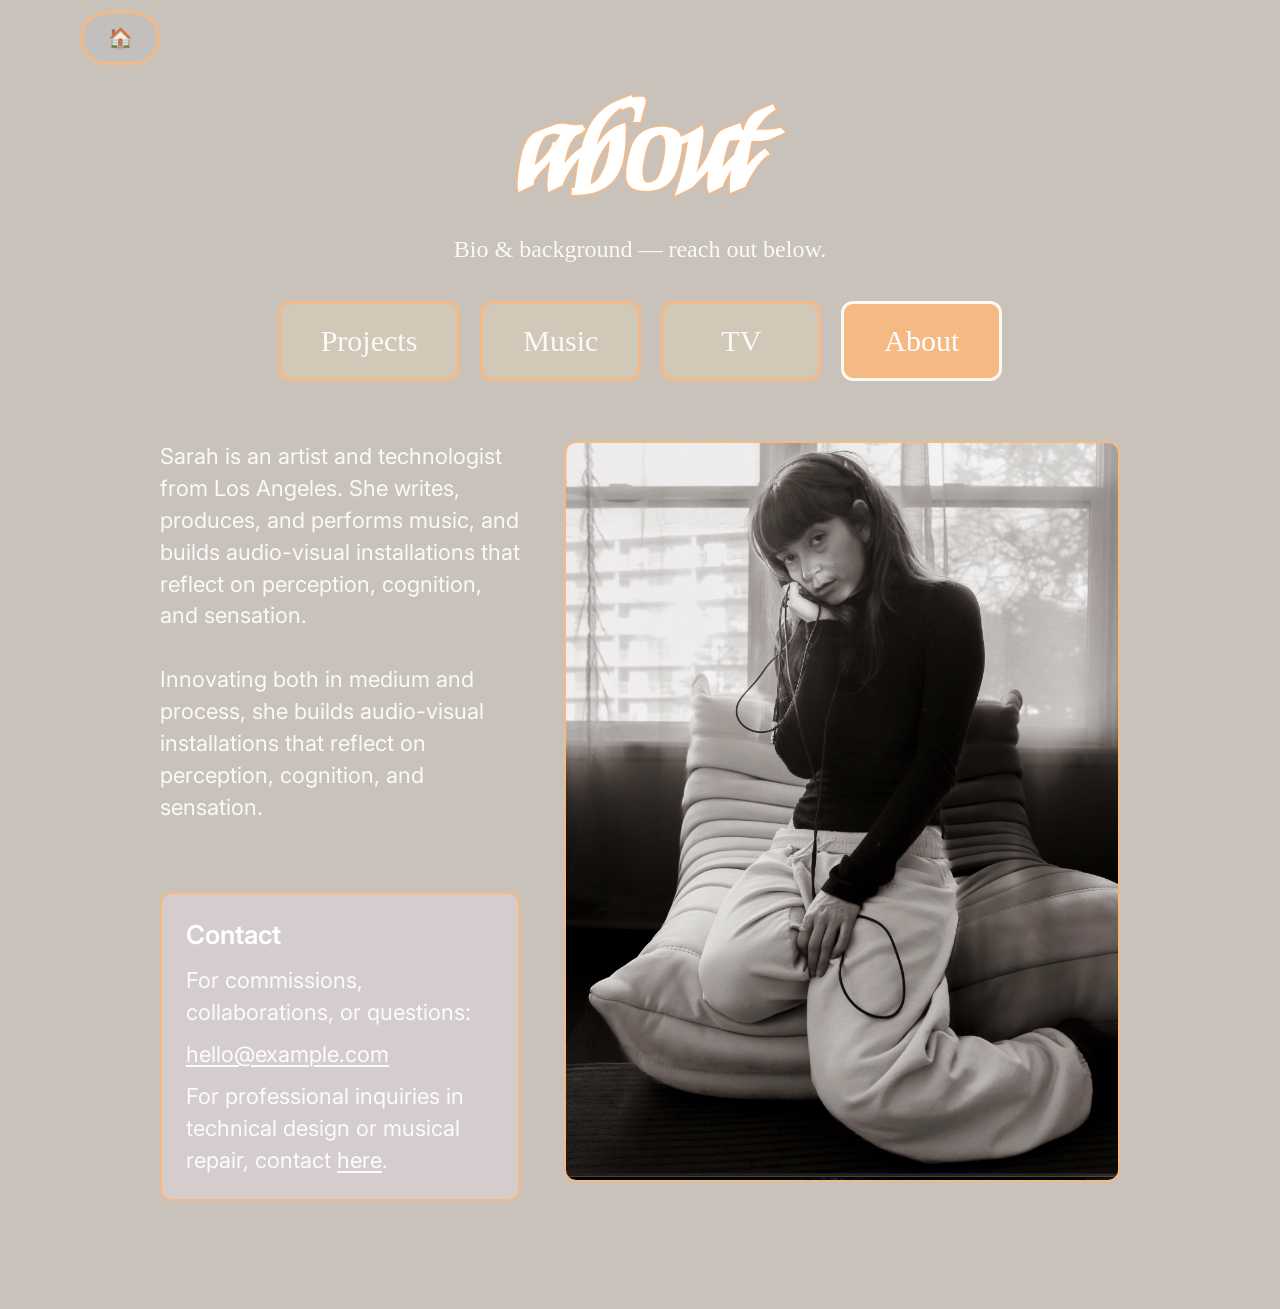
==== about/index.html @ 265024a7 "Styles: nav-matched cards, hero lead typography; about copy, Sarah.png assets Made-with: Cursor" ====
<!DOCTYPE html>
<html lang="en">
<head>
  <meta charset="UTF-8" />
  <meta name="viewport" content="width=device-width, initial-scale=1.0" />
  <title>STONEWORKS — About</title>

  <link rel="preconnect" href="https://fonts.googleapis.com">
  <link rel="preconnect" href="https://fonts.gstatic.com" crossorigin>
  <link href="https://fonts.googleapis.com/css2?family=Playfair+Display:wght@400;500;600;700&family=Inter:wght@400&family=Kings&display=swap" rel="stylesheet">

  <link rel="stylesheet" href="../styles.css" />
</head>

<body class="page-shell-sub page-enter">
  <div class="container">
    <div class="page-foreground">
      <div class="page-top">
        <div class="header-row">
          <a href="../index.html" class="home-button" aria-label="Back to home" title="Home">🏠</a>
        </div>

        <div class="title">about</div>

        <p class="hint">
          Bio &amp; background — reach out below.
        </p>

        <div class="top-nav">
          <a href="../projects.html" class="nav-link">Projects</a>
          <a href="../music.html" class="nav-link">Music</a>
          <a href="../tv.html" class="nav-link">TV</a>
          <a href="./" class="nav-link" aria-current="page">About</a>
        </div>
      </div>

      <div class="content-wrapper">
        <main class="sub-main">
          <div class="about-layout">
            <div class="about-copy">
              Sarah is an artist and technologist from Los Angeles. She writes, produces, and performs music, and builds audio-visual installations that reflect on perception, cognition, and sensation.<br>
              <br>Innovating both in medium and process, she builds audio-visual installations that reflect on perception, cognition, and sensation.<br><br>
              <section class="about-contact" aria-labelledby="contact-heading">
                <h2 id="contact-heading">Contact</h2>
                <p>For commissions, collaborations, or questions:</p>
                <p><a href="mailto:hello@example.com">hello@example.com</a></p>
                For professional inquiries in technical design or musical repair, contact
              <a href="#">here</a>.
              </section>
            </div>
            
            <div class="about-photo">
              <img src="../images/Sarah.png" alt="Sarah" />
            </div>
          </div>

          <!-- Update mailto to your real address -->

        </main>
      </div>
    </div>
  </div>

  <script src="../page-transitions.js"></script>
</body>
</html>
---- styles.css ----
/* Global reset */
* {
    margin: 0;
    padding: 0;
    box-sizing: border-box;
  }
  
  /* Layout base (matches index2/index3 background + centering) */
  body {
    font-family: 'Times New Roman', serif;
    /* ~75% of the way from #cac2c2 back toward original #cfcac0 */
    background-color: rgb(200, 194, 186);
    min-height: 100vh;
    display: flex;
    justify-content: center;
    align-items: center;
    padding: 20px;
    color: #fff;
  }

  /*
   * Subpages: keep the same flex alignment as home (flex-start on the cross axis
   * would pin the column to the top and shift the crystal). We offset .container
   * so its top matches a vertically centered “home” column (~620px tall) inside
   * the padded viewport — the absolute .bg-crystal then sits in the same place
   * on screen as on index.
   */
  body.page-shell-sub {
    align-items: flex-start;
    padding: 20px;
    padding-bottom: 48px;
  }

  body.page-shell-sub .container {
    margin-top: calc(max(0px, (100vh - 40px - 620px) / 2));
  }

  /*
   * Header + Kings title + nav (+ hint): only this block slides on exit.
   * Subpages rest at translateY(-21vh) (25% lower than -28vh) to match home → sub exit end.
   * Subpage → subpage exits slide -21vh → -42vh.
   */
  .page-top {
    width: 100%;
    display: flex;
    flex-direction: column;
    align-items: center;
    position: relative;
    z-index: 1;
  }

  body.page-shell-sub .page-top {
    transform: translateY(-21vh);
  }

  body.nav-exit:not(.page-shell-sub) .page-top {
    transition:
      transform 0.52s cubic-bezier(0.4, 0, 0.2, 1),
      opacity 0.48s ease;
    transform: translateY(-21vh);
    opacity: 0.12;
  }

  body.page-shell-sub.nav-exit .page-top {
    transition:
      transform 0.52s cubic-bezier(0.4, 0, 0.2, 1),
      opacity 0.48s ease;
    transform: translateY(-42vh);
    opacity: 0.12;
  }

  /* Incoming: start at same Y as resting subpage; only fade in */
  body.page-enter:not(.page-enter-visible) .page-top {
    opacity: 0;
    transform: translateY(-21vh);
  }

  body.page-enter.page-enter-visible .page-top {
    opacity: 1;
    transform: translateY(-21vh);
    transition: opacity 0.48s ease;
  }

  @media (prefers-reduced-motion: reduce) {
    body.nav-exit:not(.page-shell-sub) .page-top,
    body.page-shell-sub.nav-exit .page-top,
    body.page-enter:not(.page-enter-visible) .page-top,
    body.page-enter.page-enter-visible .page-top {
      transition: none !important;
      transform: none !important;
      opacity: 1 !important;
    }

    body.page-shell-sub .page-top {
      transform: none !important;
    }
  }

.container {
  background-color: transparent;
  width: 100%;
  max-width: 1200px;
  padding: 60px 40px;
  position: relative;
}

.page-foreground {
  position: relative;
  z-index: 1;
  width: 100%;
  display: flex;
  flex-direction: column;
  align-items: center;
}
  
  /* Smaller, dreamier “chime strike” motion */
  @keyframes chimeRing {
    0%   { transform: translateY(0) rotate(0deg) scale(1); }
    18%  { transform: translateY(-0.03em) rotate(-1.2deg) scale(1.01); }
    40%  { transform: translateY(0.015em) rotate(0.9deg) scale(1.006); }
    60%  { transform: translateY(-0.01em) rotate(-0.5deg) scale(1.003); }
    82%  { transform: translateY(0) rotate(0.25deg) scale(1.002); }
    100% { transform: translateY(0) rotate(0deg) scale(1); }
  }

  /* Soft bounce for nav buttons */
  @keyframes navBounce {
    0%   { transform: translateY(0) scale(1); }
    30%  { transform: translateY(-2px) scale(1.05); }
    60%  { transform: translateY(1px) scale(0.97); }
    100% { transform: translateY(0) scale(1); }
  }
  
  /* Audio toggle wiggle */
  @keyframes toggleWiggle {
    0%, 100% { transform: scale(2) rotate(0deg); }
    20% { transform: scale(2) rotate(-10deg); }
    40% { transform: scale(2) rotate(10deg); }
    60% { transform: scale(2) rotate(-6deg); }
    80% { transform: scale(2) rotate(6deg); }
  }
  
  #audio-toggle.wiggle {
    animation: toggleWiggle 700ms ease-in-out 2;
  }
  
  /* ----- Header (title + letters) using Kings font + stroke from index3 ----- */
  .title {
    text-align: center;
    color: white;
    font-family: 'Kings', sans-serif;
    font-size: 128px;
    font-weight: bold;
    text-transform: none;
    letter-spacing: 0;
    line-height: 1.1;
    display: inline-block;
    user-select: none;
  margin-bottom: 4px;
    -webkit-text-stroke: 3px #f5b984;
    paint-order: stroke fill;
  }
  
  .letter {
    display: inline-block;
    transform-origin: 50% 0%;
    cursor: pointer;
    will-change: transform, filter;
    transition: color 900ms ease, text-shadow 900ms ease;
    -webkit-text-stroke: 3px #f5b984;
    paint-order: stroke fill;
    font-family: inherit;
  }
  
  .letter:hover {
    transition: color 90ms ease-out, text-shadow 90ms ease-out;
    color: #d8cbb8;
    text-shadow:
      0 0 0.06em rgba(216,203,184,0.50),
      0 0 0.16em rgba(255,255,255,0.22);
    animation: chimeRing 1150ms cubic-bezier(.18,.85,.22,1) both;
  }
  
  .letter.is-demo {
    color: #d8cbb8;
    text-shadow:
      0 0 0.06em rgba(216,203,184,0.50),
      0 0 0.16em rgba(255,255,255,0.22);
    animation: chimeRing 1150ms cubic-bezier(.18,.85,.22,1) both;
  }
  
/* ----- Main content layout ----- */
.content-wrapper {
  display: flex;
  align-items: center;
  justify-content: center;
  width: 100%;
  margin-top: 0px;
}

/* Pull main content up under the visually lifted .page-top; +28px matches .top-nav bottom margin */
body.page-shell-sub .page-foreground > .content-wrapper {
  margin-top: calc(-21vh + 28px);
}

/* Top header row: home (subpages) + mute — symmetrical corners */
.header-row {
  display: flex;
  width: 100%;
  align-items: center;
  justify-content: flex-end;
  margin-bottom: 24px;
}

body.page-shell-sub .header-row {
  justify-content: flex-start;
}

/*
 * Crystal band: same visual scale as the home column.
 * Subpages have taller .container; without a cap the model scales to the full column height.
 */
.bg-crystal {
  position: absolute;
  left: 0;
  right: 0;
  top: 0;
  height: min(100%, 520px);
  overflow: hidden;
  z-index: 0;
  pointer-events: none;
  display: flex;
  justify-content: center;
  align-items: center;
  opacity: 0.55;
}

.bg-crystal model-viewer {
  width: 120%;
  height: 120%;
  filter: brightness(1.2) saturate(0.9);
}

.top-nav {
  display: flex;
  justify-content: center;
  gap: 20px;
  flex-wrap: wrap;
  margin: 12px 0 28px;
}
  
  /*
   * Second line under the Kings title: home hint + subpage intros — match index (Times New Roman).
   * Keep separate from body-copy paragraphs that use Inter below.
   */
  .hint,
  .sub-page-lead,
  .tv-lead {
    text-align: center;
    font-family: 'Times New Roman', Times, serif;
    font-size: 24px;
    line-height: 1.3;
    color: rgba(255, 255, 255, 0.9);
    margin: 0 auto 16px;
    max-width: 720px;
  }

  .sub-page-lead strong,
  .tv-lead strong {
    font-weight: 600;
  }

  /* Paragraph-level copy only (Inter Regular) — exclude hero hints / leads */
  p:not(.hint):not(.tv-embed-platform):not(.sub-page-lead):not(.tv-lead),
  .about-copy,
  .sub-main li {
    font-family: 'Inter', system-ui, -apple-system, BlinkMacSystemFont, 'Segoe UI', sans-serif;
    font-weight: 400;
  }
  
/* ----- Audio toggle + home (same pill treatment) ----- */
#audio-toggle,
.home-button {
  display: inline-flex;
  align-items: center;
  justify-content: center;
  min-width: 80px;
  padding: 12px 20px;
  font-size: 20px;
  border-radius: 999px;
  border: 3px solid #f5b984f5;
  background: rgba(190, 190, 190, 0.55);
  color: rgba(255, 255, 255, 0.9);
  cursor: pointer;
  user-select: none;
  text-decoration: none;
  box-sizing: border-box;
}

#audio-toggle:hover,
.home-button:hover {
  background: #f5b984f5;
  border: 3px solid rgba(255, 255, 255, 0.9);
  color: #fff;
}

#audio-toggle[aria-pressed="true"] {
  border-color: rgba(255, 255, 255, 0.9);
  color: #fff;
}

#audio-toggle:focus-visible,
.home-button:focus-visible {
  outline: 2px solid #0066ff;
  outline-offset: 2px;
}
  
  /* ----- Nav buttons styled like index3 .nav-btn ----- */
  .nav-link {
    display: inline-flex;
    align-items: center;
    justify-content: center;
    min-width: 160px;
    padding: 20px 40px;
    font-family: 'Times New Roman', serif;
    font-size: 30px;
    font-weight: 500;
    color: rgba(255, 255, 255, 0.9);
    background: rgba(216, 203, 184, 0.655);
    border: 3px solid #f5b984f5;
    border-radius: 12px;
    text-decoration: none;
    cursor: pointer;
    transition: background 0.2s, color 0.2s, border-color 0.2s;
    margin-top: 8px;
  }
    
  .nav-link:hover {
    background: #f5b984f5;
    border: 3px solid rgba(255,255,255,0.9);
    color: #fff;
    animation: navBounce 260ms ease-out;
  }

  .nav-link.nav-bounce {
    animation: navBounce 260ms ease-out;
  }
  
  .nav-link:focus-visible {
    outline: 2px solid #0066ff;
    outline-offset: 2px;
  }

  .nav-link[aria-current="page"] {
    background: #f5b984;
    border-color: rgba(255, 255, 255, 0.9);
    color: #fff;
  }

  /* ----- Subpages (Music, TV, About) ----- */
  .sub-main {
    position: relative;
    width: 100%;
    max-width: 960px;
    margin-top: 4px;
  }

  .sub-grid {
    display: grid;
    grid-template-columns: repeat(auto-fill, minmax(220px, 1fr));
    gap: 22px;
  }

  .sub-card {
    background: rgba(216, 203, 184, 0.35);
    border: 2px solid #f5b984;
    border-radius: 12px;
    padding: 22px 24px;
    min-height: 140px;
    color: rgba(255, 255, 255, 0.92);
    font-size: 22px;
    line-height: 1.45;
  }

  .sub-card h2 {
    font-family: inherit;
    font-size: 26px;
    font-weight: 600;
    margin-bottom: 10px;
    color: #fff;
  }

  .sub-lead {
    text-align: center;
    font-size: 23px;
    line-height: 1.35;
    color: rgba(255, 255, 255, 0.88);
    margin: 0 auto 20px;
    max-width: 520px;
  }

  /* ----- TV page ----- */
  .tv-page {
    text-align: left;
  }

  .sub-main .tv-lead {
    margin-bottom: 32px;
  }

  .tv-embed-grid {
    display: grid;
    grid-template-columns: repeat(auto-fill, minmax(min(100%, 300px), 1fr));
    gap: 28px 22px;
    align-items: start;
    margin-bottom: 40px;
    width: 100%;
  }

  .tv-embed-card {
    display: flex;
    flex-direction: column;
    align-items: stretch;
    margin: 0;
    height: 100%;
  }

  .tv-embed-platform {
    margin: 0 0 6px;
    font-size: 12px;
    letter-spacing: 0.06em;
    text-transform: uppercase;
    color: rgba(245, 185, 132, 0.95);
    text-align: center;
  }

  .tv-stats {
    width: 100%;
    padding: 22px 24px;
    margin-top: 8px;
    margin-bottom: 0;
    background: rgba(228, 218, 226, 0.5);
    border: 2px solid #f5b984;
    border-radius: 12px;
    color: rgba(255, 255, 255, 0.92);
    font-size: 20px;
    line-height: 1.5;
  }

  .tv-stats-heading {
    font-family: inherit;
    font-size: 26px;
    font-weight: 600;
    margin: 0 0 8px;
    color: #fff;
  }

  .tv-stats-intro {
    margin: 0 0 14px;
    font-size: 18px;
    color: rgba(255, 255, 255, 0.75);
  }

  .tv-stats-numbers {
    margin: 0 0 16px;
    padding-left: 1.2em;
  }

  .tv-stats-numbers li {
    margin-bottom: 8px;
  }

  .tv-stats-detail,
  .tv-stats-composite {
    margin: 0 0 14px;
  }

  .tv-stats-composite {
    margin-bottom: 20px;
  }

  .tv-pillars {
    padding-top: 8px;
    border-top: 1px solid rgba(245, 185, 132, 0.45);
  }

  .tv-pillars-title {
    font-family: inherit;
    font-size: 22px;
    font-weight: 600;
    margin: 0 0 10px;
    color: #fff;
  }

  .tv-pillars ul {
    margin: 0;
    padding-left: 1.2em;
  }

  .tv-pillars li {
    margin-bottom: 10px;
  }

  .tv-embed-title {
    font-family: inherit;
    font-size: 20px;
    font-weight: 600;
    margin: 0 0 12px;
    color: #fff;
    text-align: center;
    line-height: 1.25;
  }

  /* TikTok official player (autoplay=0) — not blockquote/embed.js */
  .tiktok-player-wrap {
    position: relative;
    width: 100%;
    aspect-ratio: 9 / 16;
    border-radius: 12px;
    overflow: hidden;
    border: 2px solid #f5b984;
    background: #000;
  }

  .tiktok-player-wrap iframe {
    position: absolute;
    inset: 0;
    width: 100%;
    height: 100%;
    border: 0;
  }

  .yt-short-wrap {
    position: relative;
    width: 100%;
    max-width: none;
    margin: 0;
    aspect-ratio: 9 / 16;
    border-radius: 12px;
    overflow: hidden;
    border: 2px solid #f5b984;
    background: #000;
  }

  .yt-short-wrap iframe {
    position: absolute;
    inset: 0;
    width: 100%;
    height: 100%;
    border: 0;
  }

  /* ----- About ----- */
  .about-layout {
    display: grid;
    grid-template-columns: minmax(220px, 360px) 1fr;
    gap: 44px;
    align-items: start;
    width: 100%;
  }

  .about-photo {
    width: 100%;
    aspect-ratio: 3 / 4;
    overflow: hidden;
    border-radius: 12px;
    border: 2px solid #f5b984;
    background: rgba(255, 255, 255, 0.08);
  }

  .about-photo img {
    width: 100%;
    height: 100%;
    object-fit: cover;
    object-position: center;
    display: block;
  }

  .about-copy {
    font-size: 22px;
    line-height: 1.45;
    color: rgba(255, 255, 255, 0.92);
    max-width: 520px;
  }

  .about-copy a {
    color: rgba(255, 255, 255, 0.92);
    text-decoration: underline;
    text-decoration-thickness: 2px;
    text-underline-offset: 3px;
  }

  .about-copy a:hover {
    color: #0066ff;
  }

  /* Secondary panel (softer mauve) — distinct from music/project cards (nav-style fill) */
  .about-contact {
    margin-top: 36px;
    width: 100%;
    max-width: 960px;
    padding: 22px 24px;
    background: rgba(228, 218, 226, 0.5);
    border: 2px solid #f5b984;
    border-radius: 12px;
    color: rgba(255, 255, 255, 0.92);
    font-size: 22px;
    line-height: 1.45;
  }

  .about-contact h2 {
    font-family: inherit;
    font-size: 26px;
    font-weight: 600;
    margin: 0 0 12px;
    color: #fff;
  }

  .about-contact p {
    margin: 0 0 10px;
  }

  .about-contact p:last-child {
    margin-bottom: 0;
  }

  .about-contact a {
    color: rgba(255, 255, 255, 0.95);
    text-decoration: underline;
    text-decoration-thickness: 2px;
    text-underline-offset: 3px;
    word-break: break-word;
  }

  .about-contact a:hover {
    color: #0066ff;
  }

  /* ----- Music page ----- */
  .music-page {
    text-align: left;
    width: 100%;
    max-width: 960px;
    margin: 0 auto;
  }

  .music-feed {
    display: flex;
    flex-direction: column;
    gap: 28px;
    width: 100%;
  }

  /* Shared card shell — match home .nav-link fill + border (not About .about-contact) */
  .music-feed-card {
    background: rgba(216, 203, 184, 0.655);
    border: 3px solid #f5b984f5;
    border-radius: 12px;
    box-sizing: border-box;
    display: grid;
    gap: 20px 22px;
    align-items: stretch;
    padding: 22px 24px;
    color: rgba(255, 255, 255, 0.95);
    font-size: 18px;
    line-height: 1.5;
  }

  /* Music only: play | text + waveform + time | artwork */
  .music-feed-card:not(.music-feed-card--no-player) {
    grid-template-columns: 88px minmax(0, 1fr) minmax(132px, 210px);
    grid-template-areas: "play center art";
  }

  /* Projects: text | artwork (full width to inner left edge; no play column) */
  .music-feed-card.music-feed-card--no-player {
    grid-template-columns: minmax(0, 1fr) minmax(132px, 210px);
    grid-template-areas: "center art";
  }

  .music-feed-card.music-feed-card--no-player .music-card-center {
    text-align: left;
    justify-self: stretch;
    width: 100%;
  }

  /* details/summary don’t always inherit text-align */
  .music-feed-card.music-feed-card--no-player .project-expand,
  .music-feed-card.music-feed-card--no-player .project-expand-summary,
  .music-feed-card.music-feed-card--no-player .project-expand-body {
    text-align: left;
  }

  .music-card-play-col {
    grid-area: play;
    display: flex;
    align-items: center;
    justify-content: center;
    align-self: stretch;
    min-width: 0;
  }

  .music-card-center {
    grid-area: center;
    min-width: 0;
    display: flex;
    flex-direction: column;
    gap: 10px;
    align-items: stretch;
  }

  .music-play-btn {
    flex: 0 0 auto;
    width: 80px;
    height: 80px;
    border-radius: 50%;
    border: 2px solid rgba(255, 255, 255, 0.35);
    background: rgba(175, 168, 160, 0.85);
    color: #fff;
    font-size: 28px;
    line-height: 1;
    cursor: pointer;
    display: inline-flex;
    align-items: center;
    justify-content: center;
    transition: background 0.15s, border-color 0.15s, transform 0.12s ease;
  }

  .music-play-btn:hover {
    background: rgba(245, 185, 132, 0.45);
    border-color: rgba(255, 255, 255, 0.75);
  }

  .music-play-btn:focus-visible {
    outline: 2px solid #0066ff;
    outline-offset: 3px;
  }

  .music-play-btn .music-pause-icon {
    display: none;
    font-size: 24px;
  }

  .music-play-btn.is-playing .music-play-icon {
    display: none;
  }

  .music-play-btn.is-playing .music-pause-icon {
    display: inline;
  }

  .music-waveform-wrap {
    width: 100%;
    min-width: 0;
    height: 56px;
    margin-top: 6px;
    border-radius: 8px;
    background: rgba(0, 0, 0, 0.14);
    border: 1px solid rgba(245, 185, 132, 0.4);
    overflow: hidden;
    cursor: pointer;
  }

  .music-waveform {
    display: block;
    width: 100%;
    height: 56px;
  }

  .music-time-row {
    font-family: 'Inter', system-ui, sans-serif;
    font-size: 12px;
    font-weight: 400;
    letter-spacing: 0.06em;
    color: rgba(255, 255, 255, 0.82);
    margin-top: 4px;
    padding-left: 1px;
  }

  .music-time-sep {
    margin: 0 0.2em;
    opacity: 0.6;
  }

  .music-card-date {
    font-family: 'Inter', system-ui, sans-serif;
    font-size: 11px;
    font-weight: 400;
    letter-spacing: 0.22em;
    text-transform: uppercase;
    color: rgba(255, 255, 255, 0.92);
    margin: 0;
  }

  .music-card-title {
    font-family: 'Inter', system-ui, sans-serif;
    font-size: 1.22rem;
    font-weight: 600;
    line-height: 1.22;
    margin: 0;
    color: #fff;
  }

  .music-feed-description p {
    margin: 0 0 12px;
  }

  .music-feed-description p:last-child {
    margin-bottom: 0;
  }

  .music-feed-description--after-audio {
    margin-top: 8px;
  }

  .music-feed-description a {
    color: rgba(255, 255, 255, 0.95);
    text-decoration: underline;
    text-decoration-thickness: 2px;
    text-underline-offset: 3px;
  }

  .music-feed-description a:hover {
    color: #0066ff;
  }

  .music-inline-code {
    font-family: ui-monospace, SFMono-Regular, Menlo, Monaco, Consolas, monospace;
    font-size: 0.92em;
    padding: 0.1em 0.35em;
    border-radius: 4px;
    background: rgba(0, 0, 0, 0.25);
  }

  .music-card-art {
    grid-area: art;
    flex: 0 0 auto;
    width: 100%;
    max-width: 210px;
    justify-self: end;
    align-self: start;
  }

  .music-card-art img {
    display: block;
    width: 100%;
    height: auto;
    aspect-ratio: 1;
    object-fit: cover;
    border-radius: 12px;
    border: 3px solid #f5b984f5;
    background: rgba(0, 0, 0, 0.12);
  }

  .music-yt-wrap {
    position: relative;
    width: 100%;
    max-width: 100%;
    margin: 14px 0 16px;
    aspect-ratio: 16 / 9;
    border-radius: 10px;
    overflow: hidden;
    border: 2px solid rgba(245, 185, 132, 0.65);
    background: #000;
  }

  .music-yt-wrap iframe {
    position: absolute;
    inset: 0;
    width: 100%;
    height: 100%;
    border: 0;
  }

  .music-stream-links {
    margin: 0;
    font-size: 18px;
  }

  .music-stream-sep {
    margin: 0 0.35em;
    color: rgba(255, 255, 255, 0.45);
  }

  /* ----- Projects page: use .music-page + .music-feed (same spacing as Music) ----- */

  .project-thumb {
    display: block;
    width: 100%;
    aspect-ratio: 1;
    border-radius: 12px;
    border: 3px solid #f5b984f5;
    background: rgba(0, 0, 0, 0.12);
  }

  .project-thumb--one {
    background:
      linear-gradient(145deg, rgba(90, 72, 82, 0.35) 0%, transparent 55%),
      linear-gradient(225deg, rgba(0, 102, 255, 0.12) 0%, transparent 50%),
      #a89b8f;
  }

  .project-thumb--two {
    background:
      linear-gradient(160deg, rgba(245, 185, 132, 0.45) 0%, transparent 50%),
      linear-gradient(320deg, rgba(0, 0, 0, 0.2) 0%, transparent 55%),
      #8a7f76;
  }

  .project-expand {
    margin-top: 6px;
    border-top: 1px solid rgba(245, 185, 132, 0.35);
    padding-top: 12px;
  }

  .project-expand-summary {
    font-family: 'Inter', system-ui, sans-serif;
    font-size: 15px;
    font-weight: 600;
    color: #f5b984;
    cursor: pointer;
    list-style: none;
    padding: 4px 0;
  }

  .project-expand-summary::-webkit-details-marker {
    display: none;
  }

  .project-expand[open] .project-expand-summary {
    color: rgba(255, 255, 255, 0.85);
  }

  .project-expand-body {
    margin-top: 12px;
    padding-top: 4px;
    font-size: 17px;
    line-height: 1.55;
    color: rgba(255, 255, 255, 0.9);
  }

  .project-expand-body p {
    margin: 0 0 12px;
  }

  .project-expand-body p:last-child {
    margin-bottom: 0;
  }
  
  /* ----- Responsive tweaks ----- */
  @media (max-width: 968px) {
    .content-wrapper {
      flex-direction: column;
      gap: 24px;
    }
  
    .title {
      font-size: 72px;
      -webkit-text-stroke-width: 2px;
    }
  
    .nav-link {
      font-size: 22px;
      min-width: 130px;
    }
  
    .about-layout {
      grid-template-columns: 1fr;
      gap: 28px;
    }

    .about-photo {
      width: 100%;
      aspect-ratio: 1 / 1;
      object-fit: cover;
      margin: 0 auto;
    }

    .music-feed-card:not(.music-feed-card--no-player) {
      grid-template-columns: 1fr;
      grid-template-areas:
        "play"
        "center"
        "art";
      gap: 18px;
    }

    .music-card-play-col {
      justify-content: center;
    }

    .music-feed-card:not(.music-feed-card--no-player) .music-card-art {
      max-width: 280px;
      justify-self: center;
    }

    .music-waveform-wrap {
      min-width: 0;
    }

    .music-yt-wrap {
      max-width: none;
    }

    .music-feed-card.music-feed-card--no-player {
      grid-template-columns: 1fr;
      grid-template-areas:
        "center"
        "art";
      gap: 18px;
    }

    .music-feed-card.music-feed-card--no-player .music-card-art {
      max-width: 280px;
      justify-self: center;
    }
  }
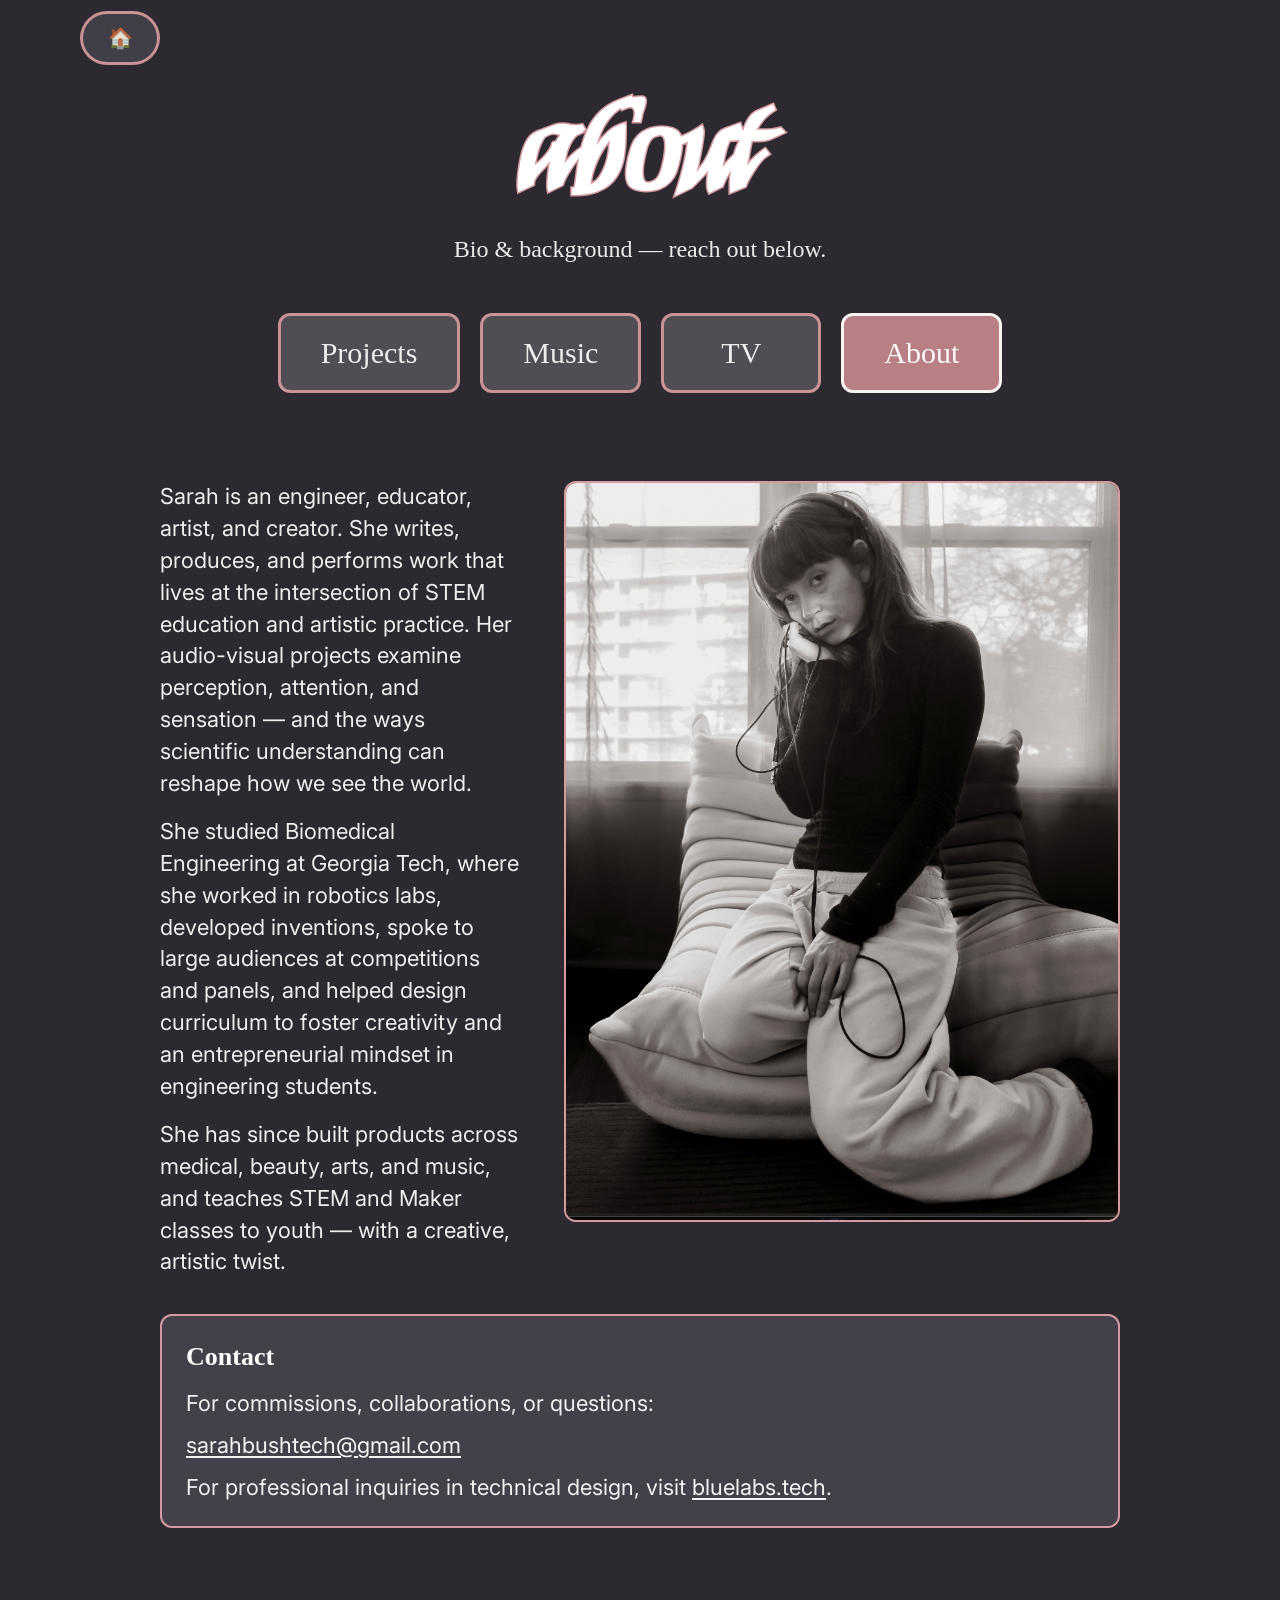
==== commit 15796c7e: "Merge ds-store: mobile nav and About updates" ====
--- a/about/index.html
+++ b/about/index.html
@@ -26,36 +26,54 @@
           Bio &amp; background — reach out below.
         </p>
 
-        <div class="top-nav">
-          <a href="../projects.html" class="nav-link">Projects</a>
-          <a href="../music.html" class="nav-link">Music</a>
-          <a href="../tv.html" class="nav-link">TV</a>
-          <a href="./" class="nav-link" aria-current="page">About</a>
-        </div>
+        <nav class="site-nav" aria-label="Site">
+          <div class="top-nav">
+            <a href="../projects.html" class="nav-link">Projects</a>
+            <a href="../music.html" class="nav-link">Music</a>
+            <a href="../tv.html" class="nav-link">TV</a>
+            <a href="./" class="nav-link" aria-current="page">About</a>
+          </div>
+          <label class="nav-mobile-label">
+            <span class="visually-hidden">Site menu</span>
+            <select class="nav-select" aria-label="Site menu">
+              <option value="../projects.html">Projects</option>
+              <option value="../music.html">Music</option>
+              <option value="../tv.html">TV</option>
+              <option value="./" selected>About</option>
+            </select>
+          </label>
+        </nav>
       </div>
 
       <div class="content-wrapper">
         <main class="sub-main">
           <div class="about-layout">
             <div class="about-copy">
-              Sarah is an artist and technologist from Los Angeles. She writes, produces, and performs music, and builds audio-visual installations that reflect on perception, cognition, and sensation.<br>
-              <br>Innovating both in medium and process, she builds audio-visual installations that reflect on perception, cognition, and sensation.<br><br>
-              <section class="about-contact" aria-labelledby="contact-heading">
-                <h2 id="contact-heading">Contact</h2>
-                <p>For commissions, collaborations, or questions:</p>
-                <p><a href="mailto:hello@example.com">hello@example.com</a></p>
-                For professional inquiries in technical design or musical repair, contact
-              <a href="#">here</a>.
-              </section>
+              <p>
+                Sarah is an engineer, educator, artist, and creator. She writes, produces, and performs work that lives at the intersection of STEM education and artistic practice. Her audio-visual projects examine perception, attention, and sensation — and the ways scientific understanding can reshape how we see the world.
+              </p>
+              <p>
+                She studied Biomedical Engineering at Georgia Tech, where she worked in robotics labs, developed inventions, spoke to large audiences at competitions and panels, and helped design curriculum to foster creativity and an entrepreneurial mindset in engineering students.
+              </p>
+              <p>
+                She has since built products across medical, beauty, arts, and music, and teaches STEM and Maker classes to youth — with a creative, artistic twist.
+              </p>
             </div>
-            
+
             <div class="about-photo">
               <img src="../images/Sarah.png" alt="Sarah" />
             </div>
           </div>
 
-          <!-- Update mailto to your real address -->
-
+          <section class="about-contact" aria-labelledby="contact-heading">
+            <h2 id="contact-heading">Contact</h2>
+            <p>For commissions, collaborations, or questions:</p>
+            <p><a href="mailto:sarahbushtech@gmail.com">sarahbushtech@gmail.com</a></p>
+            <p>
+              For professional inquiries in technical design, visit
+              <a href="https://www.bluelabs.tech" target="_blank" rel="noopener noreferrer">bluelabs.tech</a>.
+            </p>
+          </section>
         </main>
       </div>
     </div>
--- a/styles.css
+++ b/styles.css
@@ -4,18 +4,49 @@
     padding: 0;
     box-sizing: border-box;
   }
+
+  /*
+   * Dusk palette — concrete street gray (hint of purple) + dusty sunset pink accents.
+   */
+  :root {
+    --color-bg: #2c2a30;
+    --color-bg-deep: #232126;
+
+    --color-accent: #d49a9e;
+    --color-accent-deep: #b87f84;
+    --color-accent-border: rgba(212, 154, 158, 0.92);
+    --color-accent-soft: rgba(212, 154, 158, 0.45);
+    --color-accent-faint: rgba(212, 154, 158, 0.35);
+    --color-accent-line: rgba(212, 154, 158, 0.25);
+    --color-accent-muted: rgba(212, 154, 158, 0.65);
+
+    --color-surface: rgba(88, 86, 94, 0.82);
+    --color-surface-soft: rgba(72, 70, 78, 0.55);
+    --color-surface-panel: rgba(76, 74, 82, 0.72);
+    --color-surface-panel-alt: rgba(80, 76, 86, 0.65);
+
+    --color-pill: rgba(68, 66, 74, 0.88);
+    --color-play-btn: rgba(58, 56, 64, 0.92);
+
+    --color-text: rgba(255, 255, 255, 0.96);
+    --color-text-soft: rgba(255, 255, 255, 0.9);
+    --color-text-muted: rgba(255, 255, 255, 0.76);
+    --color-text-faint: rgba(255, 255, 255, 0.62);
+
+    --color-title-hover: rgba(220, 198, 200, 0.95);
+    --color-title-glow: rgba(220, 198, 200, 0.5);
+  }
   
   /* Layout base (matches index2/index3 background + centering) */
   body {
     font-family: 'Times New Roman', serif;
-    /* ~75% of the way from #cac2c2 back toward original #cfcac0 */
-    background-color: rgb(200, 194, 186);
+    background-color: var(--color-bg);
     min-height: 100vh;
     display: flex;
     justify-content: center;
     align-items: center;
     padding: 20px;
-    color: #fff;
+    color: var(--color-text);
   }
 
   /*
@@ -157,7 +188,7 @@
     display: inline-block;
     user-select: none;
   margin-bottom: 4px;
-    -webkit-text-stroke: 3px #f5b984;
+    -webkit-text-stroke: 3px var(--color-accent);
     paint-order: stroke fill;
   }
   
@@ -167,25 +198,25 @@
     cursor: pointer;
     will-change: transform, filter;
     transition: color 900ms ease, text-shadow 900ms ease;
-    -webkit-text-stroke: 3px #f5b984;
+    -webkit-text-stroke: 3px var(--color-accent);
     paint-order: stroke fill;
     font-family: inherit;
   }
   
   .letter:hover {
     transition: color 90ms ease-out, text-shadow 90ms ease-out;
-    color: #d8cbb8;
+    color: var(--color-title-hover);
     text-shadow:
-      0 0 0.06em rgba(216,203,184,0.50),
-      0 0 0.16em rgba(255,255,255,0.22);
+      0 0 0.06em var(--color-title-glow),
+      0 0 0.16em rgba(255, 255, 255, 0.28);
     animation: chimeRing 1150ms cubic-bezier(.18,.85,.22,1) both;
   }
   
   .letter.is-demo {
-    color: #d8cbb8;
+    color: var(--color-title-hover);
     text-shadow:
-      0 0 0.06em rgba(216,203,184,0.50),
-      0 0 0.16em rgba(255,255,255,0.22);
+      0 0 0.06em var(--color-title-glow),
+      0 0 0.16em rgba(255, 255, 255, 0.28);
     animation: chimeRing 1150ms cubic-bezier(.18,.85,.22,1) both;
   }
   
@@ -241,13 +272,70 @@
   filter: brightness(1.2) saturate(0.9);
 }
 
-.top-nav {
-  display: flex;
-  justify-content: center;
-  gap: 20px;
-  flex-wrap: wrap;
-  margin: 12px 0 28px;
-}
+  .top-nav {
+    display: flex;
+    justify-content: center;
+    gap: 20px;
+    flex-wrap: wrap;
+    margin: 12px 0 28px;
+  }
+
+  .site-nav {
+    width: 100%;
+    display: flex;
+    justify-content: center;
+    margin: 12px 0 28px;
+  }
+
+  .site-nav--home {
+    display: none;
+    margin: 0;
+  }
+
+  .nav-mobile-label {
+    display: none;
+    width: 100%;
+    max-width: 320px;
+  }
+
+  .nav-select {
+    width: 100%;
+    padding: 14px 44px 14px 18px;
+    font-family: 'Inter', system-ui, sans-serif;
+    font-size: 18px;
+    font-weight: 500;
+    color: var(--color-text);
+    background-color: var(--color-surface);
+    border: 2px solid var(--color-accent-border);
+    border-radius: 10px;
+    cursor: pointer;
+    appearance: none;
+    background-image:
+      linear-gradient(45deg, transparent 50%, var(--color-accent) 50%),
+      linear-gradient(135deg, var(--color-accent) 50%, transparent 50%);
+    background-position:
+      calc(100% - 22px) calc(50% + 2px),
+      calc(100% - 16px) calc(50% + 2px);
+    background-size: 6px 6px, 6px 6px;
+    background-repeat: no-repeat;
+  }
+
+  .nav-select:focus-visible {
+    outline: 2px solid #0066ff;
+    outline-offset: 2px;
+  }
+
+  .visually-hidden {
+    position: absolute;
+    width: 1px;
+    height: 1px;
+    padding: 0;
+    margin: -1px;
+    overflow: hidden;
+    clip: rect(0, 0, 0, 0);
+    white-space: nowrap;
+    border: 0;
+  }
   
   /*
    * Second line under the Kings title: home hint + subpage intros — match index (Times New Roman).
@@ -288,8 +376,8 @@
   padding: 12px 20px;
   font-size: 20px;
   border-radius: 999px;
-  border: 3px solid #f5b984f5;
-  background: rgba(190, 190, 190, 0.55);
+  border: 3px solid var(--color-accent-border);
+  background: var(--color-pill);
   color: rgba(255, 255, 255, 0.9);
   cursor: pointer;
   user-select: none;
@@ -299,9 +387,9 @@
 
 #audio-toggle:hover,
 .home-button:hover {
-  background: #f5b984f5;
+  background: var(--color-accent);
   border: 3px solid rgba(255, 255, 255, 0.9);
-  color: #fff;
+  color: var(--color-text);
 }
 
 #audio-toggle[aria-pressed="true"] {
@@ -326,8 +414,8 @@
     font-size: 30px;
     font-weight: 500;
     color: rgba(255, 255, 255, 0.9);
-    background: rgba(216, 203, 184, 0.655);
-    border: 3px solid #f5b984f5;
+    background: var(--color-surface);
+    border: 3px solid var(--color-accent-border);
     border-radius: 12px;
     text-decoration: none;
     cursor: pointer;
@@ -336,9 +424,9 @@
   }
     
   .nav-link:hover {
-    background: #f5b984f5;
+    background: var(--color-accent);
     border: 3px solid rgba(255,255,255,0.9);
-    color: #fff;
+    color: var(--color-text);
     animation: navBounce 260ms ease-out;
   }
 
@@ -352,9 +440,9 @@
   }
 
   .nav-link[aria-current="page"] {
-    background: #f5b984;
+    background: var(--color-accent-deep);
     border-color: rgba(255, 255, 255, 0.9);
-    color: #fff;
+    color: var(--color-text);
   }
 
   /* ----- Subpages (Music, TV, About) ----- */
@@ -372,8 +460,8 @@
   }
 
   .sub-card {
-    background: rgba(216, 203, 184, 0.35);
-    border: 2px solid #f5b984;
+    background: var(--color-surface-soft);
+    border: 2px solid var(--color-accent);
     border-radius: 12px;
     padding: 22px 24px;
     min-height: 140px;
@@ -430,7 +518,7 @@
     font-size: 12px;
     letter-spacing: 0.06em;
     text-transform: uppercase;
-    color: rgba(245, 185, 132, 0.95);
+    color: var(--color-accent);
     text-align: center;
   }
 
@@ -439,8 +527,8 @@
     padding: 22px 24px;
     margin-top: 8px;
     margin-bottom: 0;
-    background: rgba(228, 218, 226, 0.5);
-    border: 2px solid #f5b984;
+    background: var(--color-surface-panel-alt);
+    border: 2px solid var(--color-accent);
     border-radius: 12px;
     color: rgba(255, 255, 255, 0.92);
     font-size: 20px;
@@ -481,7 +569,7 @@
 
   .tv-pillars {
     padding-top: 8px;
-    border-top: 1px solid rgba(245, 185, 132, 0.45);
+    border-top: 1px solid var(--color-accent-soft);
   }
 
   .tv-pillars-title {
@@ -518,7 +606,7 @@
     aspect-ratio: 9 / 16;
     border-radius: 12px;
     overflow: hidden;
-    border: 2px solid #f5b984;
+    border: 2px solid var(--color-accent);
     background: #000;
   }
 
@@ -538,7 +626,7 @@
     aspect-ratio: 9 / 16;
     border-radius: 12px;
     overflow: hidden;
-    border: 2px solid #f5b984;
+    border: 2px solid var(--color-accent);
     background: #000;
   }
 
@@ -564,7 +652,7 @@
     aspect-ratio: 3 / 4;
     overflow: hidden;
     border-radius: 12px;
-    border: 2px solid #f5b984;
+    border: 2px solid var(--color-accent);
     background: rgba(255, 255, 255, 0.08);
   }
 
@@ -574,6 +662,14 @@
     object-fit: cover;
     object-position: center;
     display: block;
+  }
+
+  .about-copy p {
+    margin: 0 0 16px;
+  }
+
+  .about-copy p:last-child {
+    margin-bottom: 0;
   }
 
   .about-copy {
@@ -600,8 +696,8 @@
     width: 100%;
     max-width: 960px;
     padding: 22px 24px;
-    background: rgba(228, 218, 226, 0.5);
-    border: 2px solid #f5b984;
+    background: var(--color-surface-panel-alt);
+    border: 2px solid var(--color-accent);
     border-radius: 12px;
     color: rgba(255, 255, 255, 0.92);
     font-size: 22px;
@@ -653,8 +749,8 @@
 
   /* Shared card shell — match home .nav-link fill + border (not About .about-contact) */
   .music-feed-card {
-    background: rgba(216, 203, 184, 0.655);
-    border: 3px solid #f5b984f5;
+    background: var(--color-surface);
+    border: 3px solid var(--color-accent-border);
     border-radius: 12px;
     box-sizing: border-box;
     display: grid;
@@ -715,7 +811,7 @@
     height: 80px;
     border-radius: 50%;
     border: 2px solid rgba(255, 255, 255, 0.35);
-    background: rgba(175, 168, 160, 0.85);
+    background: var(--color-play-btn);
     color: #fff;
     font-size: 28px;
     line-height: 1;
@@ -727,7 +823,7 @@
   }
 
   .music-play-btn:hover {
-    background: rgba(245, 185, 132, 0.45);
+    background: var(--color-accent-soft);
     border-color: rgba(255, 255, 255, 0.75);
   }
 
@@ -756,7 +852,7 @@
     margin-top: 6px;
     border-radius: 8px;
     background: rgba(0, 0, 0, 0.14);
-    border: 1px solid rgba(245, 185, 132, 0.4);
+    border: 1px solid var(--color-accent-soft);
     overflow: hidden;
     cursor: pointer;
   }
@@ -848,7 +944,7 @@
     aspect-ratio: 1;
     object-fit: cover;
     border-radius: 12px;
-    border: 3px solid #f5b984f5;
+    border: 3px solid var(--color-accent-border);
     background: rgba(0, 0, 0, 0.12);
   }
 
@@ -860,7 +956,7 @@
     aspect-ratio: 16 / 9;
     border-radius: 10px;
     overflow: hidden;
-    border: 2px solid rgba(245, 185, 132, 0.65);
+    border: 2px solid var(--color-accent-muted);
     background: #000;
   }
 
@@ -889,27 +985,27 @@
     width: 100%;
     aspect-ratio: 1;
     border-radius: 12px;
-    border: 3px solid #f5b984f5;
+    border: 3px solid var(--color-accent-border);
     background: rgba(0, 0, 0, 0.12);
   }
 
   .project-thumb--one {
     background:
-      linear-gradient(145deg, rgba(90, 72, 82, 0.35) 0%, transparent 55%),
-      linear-gradient(225deg, rgba(0, 102, 255, 0.12) 0%, transparent 50%),
-      #a89b8f;
+      linear-gradient(145deg, rgba(72, 68, 78, 0.55) 0%, transparent 55%),
+      linear-gradient(225deg, rgba(212, 154, 158, 0.18) 0%, transparent 50%),
+      #56545c;
   }
 
   .project-thumb--two {
     background:
-      linear-gradient(160deg, rgba(245, 185, 132, 0.45) 0%, transparent 50%),
-      linear-gradient(320deg, rgba(0, 0, 0, 0.2) 0%, transparent 55%),
-      #8a7f76;
+      linear-gradient(160deg, var(--color-accent-soft) 0%, transparent 50%),
+      linear-gradient(320deg, rgba(0, 0, 0, 0.28) 0%, transparent 55%),
+      #4a484e;
   }
 
   .project-expand {
     margin-top: 6px;
-    border-top: 1px solid rgba(245, 185, 132, 0.35);
+    border-top: 1px solid var(--color-accent-faint);
     padding-top: 12px;
   }
 
@@ -917,7 +1013,7 @@
     font-family: 'Inter', system-ui, sans-serif;
     font-size: 15px;
     font-weight: 600;
-    color: #f5b984;
+    color: var(--color-accent);
     cursor: pointer;
     list-style: none;
     padding: 4px 0;
@@ -946,9 +1042,281 @@
   .project-expand-body p:last-child {
     margin-bottom: 0;
   }
+
+  /* ----- Standalone article pages (e.g. /comparisons/) ----- */
+  .article-page .page-top {
+    margin-bottom: 8px;
+  }
+
+  .article-page .title {
+    font-size: clamp(42px, 8vw, 72px);
+    margin-bottom: 8px;
+  }
+
+  .article-title {
+    font-family: 'Playfair Display', Georgia, serif;
+    font-size: clamp(28px, 5vw, 40px);
+    font-weight: 600;
+    line-height: 1.2;
+    color: rgba(255, 255, 255, 0.95);
+    text-align: center;
+    margin: 0 auto 12px;
+    max-width: 720px;
+  }
+
+  .article-hero {
+    text-align: center;
+    margin: 0 auto 32px;
+    max-width: 720px;
+  }
+
+  .article-hero .article-dek {
+    margin-left: auto;
+    margin-right: auto;
+  }
+
+  .article-spotlight {
+    margin: 0 0 32px;
+  }
+
+  .article-spotlight .article-table-wrap {
+    margin-bottom: 0;
+  }
+
+  .archetype-expand {
+    margin-bottom: 8px;
+    border: 2px solid var(--color-accent-faint);
+    border-radius: 10px;
+    background: var(--color-surface-panel);
+    overflow: hidden;
+  }
+
+  .archetype-expand summary {
+    font-family: 'Inter', system-ui, sans-serif;
+    font-size: 16px;
+    font-weight: 600;
+    color: rgba(255, 255, 255, 0.92);
+    cursor: pointer;
+    list-style: none;
+    padding: 14px 18px;
+  }
+
+  .archetype-expand summary::-webkit-details-marker {
+    display: none;
+  }
+
+  .archetype-expand[open] summary {
+    border-bottom: 1px solid var(--color-accent-line);
+    color: var(--color-accent);
+  }
+
+  .archetype-expand-body {
+    padding: 12px 18px 16px;
+    font-size: 16px;
+    line-height: 1.55;
+  }
+
+  .archetype-expand-body p {
+    margin: 0 0 10px;
+  }
+
+  .archetype-expand-body p:last-child {
+    margin-bottom: 0;
+  }
+
+  .article {
+    font-family: 'Inter', system-ui, -apple-system, BlinkMacSystemFont, 'Segoe UI', sans-serif;
+    font-size: 17px;
+    line-height: 1.6;
+    color: rgba(255, 255, 255, 0.9);
+  }
+
+  .article-dek {
+    font-family: 'Times New Roman', Times, serif;
+    font-size: 20px;
+    line-height: 1.45;
+    color: var(--color-text-muted);
+    margin: 0 0 28px;
+    max-width: 720px;
+  }
+
+  .article h2 {
+    font-family: 'Playfair Display', Georgia, serif;
+    font-size: 28px;
+    font-weight: 600;
+    color: rgba(255, 255, 255, 0.95);
+    margin: 40px 0 16px;
+    padding-top: 8px;
+    border-top: 1px solid var(--color-accent-faint);
+  }
+
+  .article h2:first-of-type {
+    margin-top: 0;
+    border-top: none;
+    padding-top: 0;
+  }
+
+  .article h3 {
+    font-family: 'Inter', system-ui, sans-serif;
+    font-size: 20px;
+    font-weight: 600;
+    color: var(--color-accent);
+    margin: 28px 0 10px;
+  }
+
+  .article p {
+    margin: 0 0 14px;
+  }
+
+  .article ul {
+    margin: 0 0 16px;
+    padding-left: 1.4em;
+  }
+
+  .article li {
+    margin-bottom: 8px;
+  }
+
+  .article strong {
+    font-weight: 600;
+    color: rgba(255, 255, 255, 0.95);
+  }
+
+  .article em {
+    font-style: italic;
+    color: rgba(255, 255, 255, 0.7);
+  }
+
+  .article-stats {
+    display: grid;
+    grid-template-columns: repeat(auto-fill, minmax(140px, 1fr));
+    gap: 12px;
+    margin: 0 0 28px;
+  }
+
+  .article-stats--center {
+    display: flex;
+    flex-wrap: wrap;
+    justify-content: center;
+    gap: 12px;
+    max-width: 720px;
+    margin-left: auto;
+    margin-right: auto;
+  }
+
+  .article-stats--center .article-stat {
+    flex: 1 1 140px;
+    max-width: 220px;
+  }
+
+  .article-stat {
+    background: var(--color-surface-panel);
+    border: 2px solid var(--color-accent-soft);
+    border-radius: 10px;
+    padding: 14px 16px;
+  }
+
+  .article-stat-value {
+    display: block;
+    font-family: 'Playfair Display', Georgia, serif;
+    font-size: 26px;
+    font-weight: 600;
+    color: rgba(255, 255, 255, 0.95);
+    margin-bottom: 4px;
+  }
+
+  .article-stat-label {
+    font-size: 13px;
+    color: var(--color-text-muted);
+    line-height: 1.3;
+  }
+
+  .article-callout {
+    background: var(--color-surface-panel);
+    border-left: 4px solid var(--color-accent);
+    border-radius: 0 10px 10px 0;
+    padding: 16px 20px;
+    margin: 0 0 24px;
+  }
+
+  .article-callout p:last-child {
+    margin-bottom: 0;
+  }
+
+  .article-table-wrap {
+    overflow-x: auto;
+    margin: 0 0 24px;
+    border-radius: 10px;
+    border: 2px solid var(--color-accent-faint);
+  }
+
+  .article table {
+    width: 100%;
+    border-collapse: collapse;
+    font-size: 15px;
+    line-height: 1.45;
+  }
+
+  .article th,
+  .article td {
+    padding: 10px 14px;
+    text-align: left;
+    border-bottom: 1px solid var(--color-accent-line);
+    vertical-align: top;
+  }
+
+  .article th {
+    font-weight: 600;
+    background: var(--color-surface-panel);
+    color: var(--color-text);
+    white-space: nowrap;
+  }
+
+  .article tr:last-child td {
+    border-bottom: none;
+  }
+
+  .article tr:nth-child(even) td {
+    background: rgba(0, 0, 0, 0.14);
+  }
+
+  .article-pre {
+    font-family: ui-monospace, 'SF Mono', Menlo, monospace;
+    font-size: 14px;
+    line-height: 1.5;
+    background: var(--color-bg-deep);
+    border: 1px solid var(--color-accent-line);
+    border-radius: 10px;
+    padding: 16px 20px;
+    margin: 0 0 24px;
+    overflow-x: auto;
+    white-space: pre-wrap;
+    color: rgba(255, 255, 255, 0.85);
+  }
+
+  .article-footer {
+    margin-top: 48px;
+    padding-top: 20px;
+    border-top: 1px solid var(--color-accent-line);
+    font-size: 14px;
+    color: var(--color-text-faint);
+  }
   
   /* ----- Responsive tweaks ----- */
   @media (max-width: 968px) {
+    .top-nav {
+      display: none;
+    }
+
+    .nav-mobile-label {
+      display: block;
+    }
+
+    .site-nav--home {
+      display: flex;
+      margin: 12px 0 28px;
+    }
+
     .content-wrapper {
       flex-direction: column;
       gap: 24px;
@@ -957,6 +1325,13 @@
     .title {
       font-size: 72px;
       -webkit-text-stroke-width: 2px;
+    }
+
+    .sub-page-lead,
+    .hint {
+      font-size: 20px;
+      max-width: 100%;
+      padding: 0 8px;
     }
   
     .nav-link {
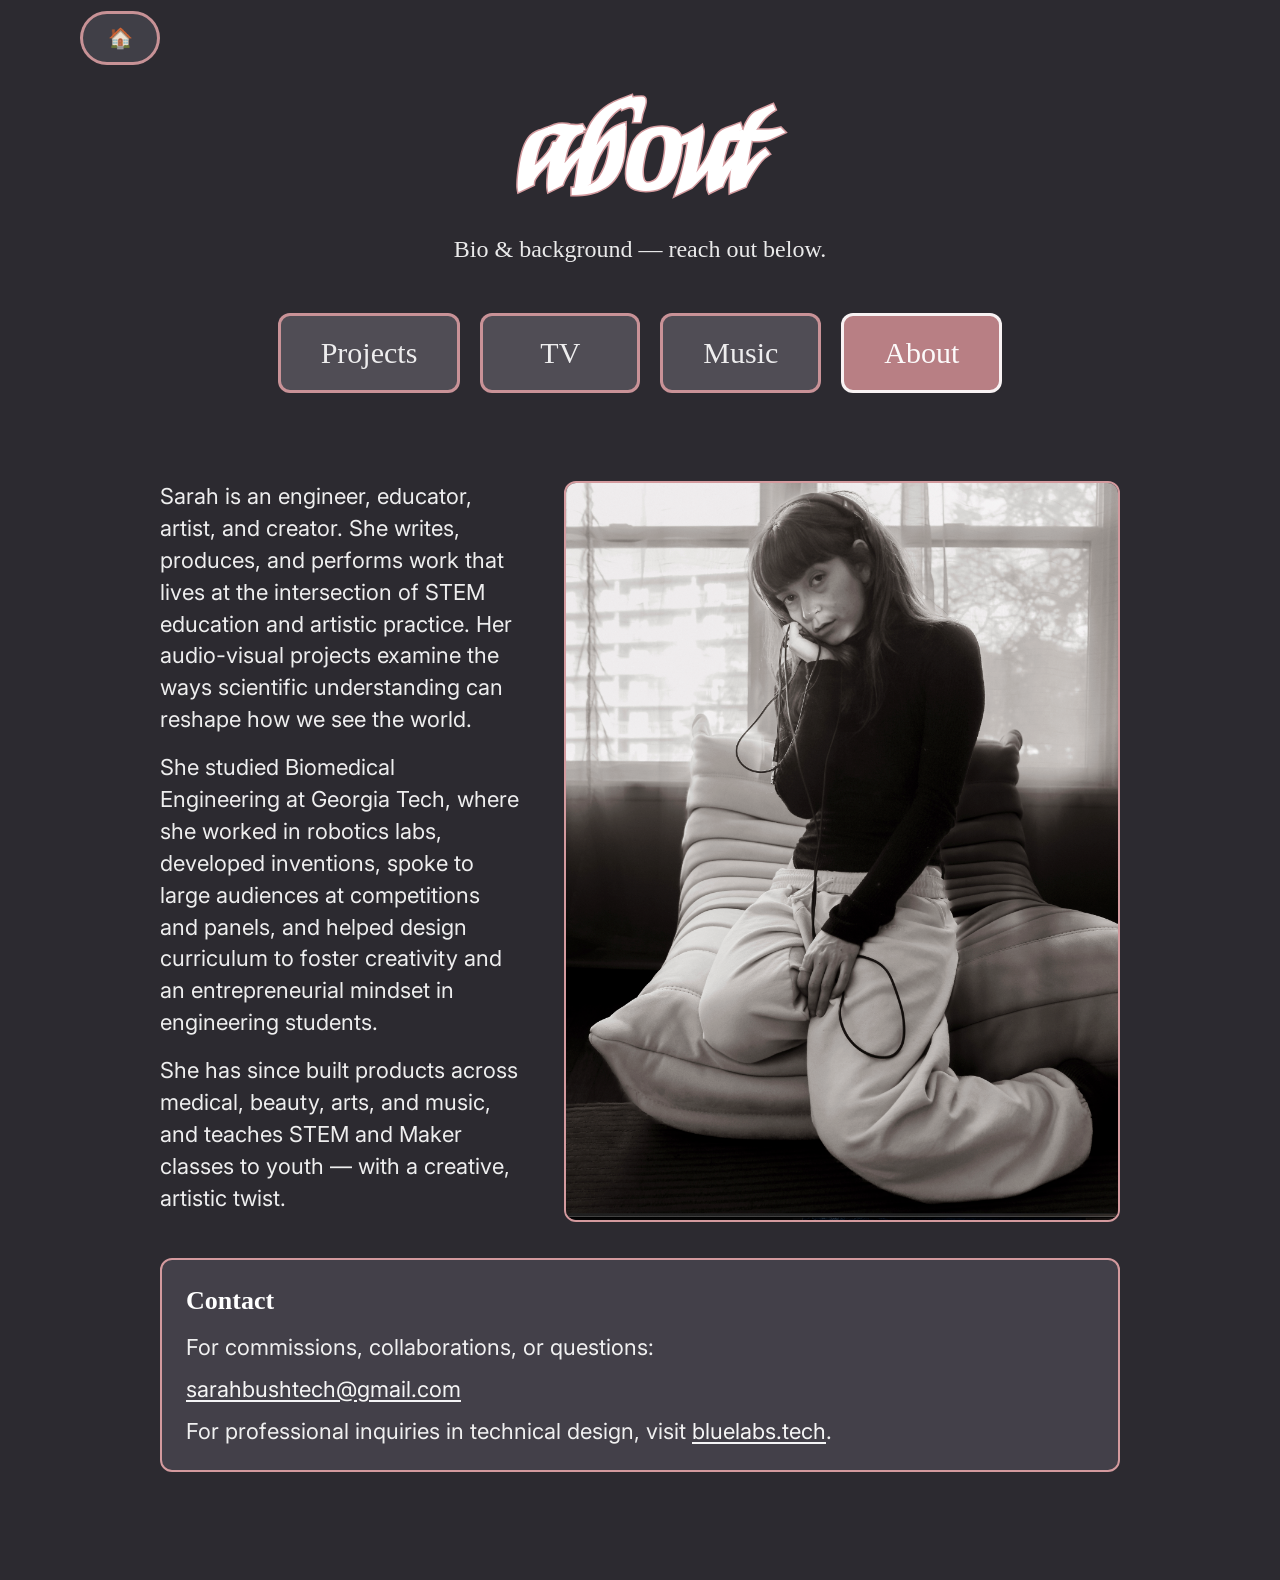
==== commit 48a8545f: "Merge ds-store: TV media kit and mobile nav polish" ====
--- a/about/index.html
+++ b/about/index.html
@@ -29,19 +29,10 @@
         <nav class="site-nav" aria-label="Site">
           <div class="top-nav">
             <a href="../projects.html" class="nav-link">Projects</a>
+            <a href="../tv.html" class="nav-link">TV</a>
             <a href="../music.html" class="nav-link">Music</a>
-            <a href="../tv.html" class="nav-link">TV</a>
             <a href="./" class="nav-link" aria-current="page">About</a>
           </div>
-          <label class="nav-mobile-label">
-            <span class="visually-hidden">Site menu</span>
-            <select class="nav-select" aria-label="Site menu">
-              <option value="../projects.html">Projects</option>
-              <option value="../music.html">Music</option>
-              <option value="../tv.html">TV</option>
-              <option value="./" selected>About</option>
-            </select>
-          </label>
         </nav>
       </div>
 
@@ -50,7 +41,7 @@
           <div class="about-layout">
             <div class="about-copy">
               <p>
-                Sarah is an engineer, educator, artist, and creator. She writes, produces, and performs work that lives at the intersection of STEM education and artistic practice. Her audio-visual projects examine perception, attention, and sensation — and the ways scientific understanding can reshape how we see the world.
+                Sarah is an engineer, educator, artist, and creator. She writes, produces, and performs work that lives at the intersection of STEM education and artistic practice. Her audio-visual projects examine the ways scientific understanding can reshape how we see the world.
               </p>
               <p>
                 She studied Biomedical Engineering at Georgia Tech, where she worked in robotics labs, developed inventions, spoke to large audiences at competitions and panels, and helped design curriculum to foster creativity and an entrepreneurial mindset in engineering students.
@@ -79,6 +70,23 @@
     </div>
   </div>
 
+  <button type="button" class="nav-hamburger" aria-expanded="false" aria-controls="site-drawer" aria-label="Open menu">
+    <span class="nav-hamburger-bar" aria-hidden="true"></span>
+    <span class="nav-hamburger-bar" aria-hidden="true"></span>
+    <span class="nav-hamburger-bar" aria-hidden="true"></span>
+  </button>
+  <div class="nav-drawer-backdrop" hidden></div>
+  <aside class="nav-drawer" id="site-drawer" aria-hidden="true">
+    <nav class="nav-drawer-inner" aria-label="Site">
+      <a href="../index.html" class="nav-drawer-home">🏠 Home</a>
+      <a href="../projects.html" class="nav-link nav-drawer-link">🔧 Projects</a>
+      <a href="../tv.html" class="nav-link nav-drawer-link">📺 TV</a>
+      <a href="../music.html" class="nav-link nav-drawer-link">🎵 Music</a>
+      <a href="./" class="nav-link nav-drawer-link" aria-current="page">✦ About</a>
+    </nav>
+  </aside>
+
   <script src="../page-transitions.js"></script>
+  <script src="../mobile-nav.js"></script>
 </body>
 </html>
--- a/styles.css
+++ b/styles.css
@@ -289,40 +289,148 @@
 
   .site-nav--home {
     display: none;
-    margin: 0;
-  }
-
-  .nav-mobile-label {
+  }
+
+  /* ----- Mobile hamburger + left drawer ----- */
+  .nav-hamburger {
     display: none;
-    width: 100%;
-    max-width: 320px;
-  }
-
-  .nav-select {
-    width: 100%;
-    padding: 14px 44px 14px 18px;
-    font-family: 'Inter', system-ui, sans-serif;
-    font-size: 18px;
+    flex-direction: column;
+    justify-content: center;
+    align-items: center;
+    gap: 5px;
+    width: 52px;
+    height: 52px;
+    padding: 0;
+    border-radius: 999px;
+    border: 3px solid var(--color-accent-border);
+    background: var(--color-pill);
+    color: var(--color-text);
+    cursor: pointer;
+    position: fixed;
+    top: max(14px, env(safe-area-inset-top, 14px));
+    left: max(14px, env(safe-area-inset-left, 14px));
+    z-index: 1100;
+    user-select: none;
+  }
+
+  .nav-hamburger-bar {
+    display: block;
+    width: 22px;
+    height: 2px;
+    border-radius: 1px;
+    background: var(--color-text);
+    transition: transform 0.22s ease, opacity 0.22s ease;
+  }
+
+  .nav-hamburger.is-open .nav-hamburger-bar:nth-child(1) {
+    transform: translateY(7px) rotate(45deg);
+  }
+
+  .nav-hamburger.is-open .nav-hamburger-bar:nth-child(2) {
+    opacity: 0;
+  }
+
+  .nav-hamburger.is-open .nav-hamburger-bar:nth-child(3) {
+    transform: translateY(-7px) rotate(-45deg);
+  }
+
+  .nav-hamburger:focus-visible {
+    outline: 2px solid #0066ff;
+    outline-offset: 2px;
+  }
+
+  .nav-drawer-backdrop {
+    position: fixed;
+    inset: 0;
+    z-index: 1050;
+    background: rgba(15, 14, 18, 0.55);
+    opacity: 0;
+    pointer-events: none;
+    transition: opacity 0.3s ease;
+  }
+
+  .nav-drawer-backdrop.is-visible {
+    opacity: 1;
+    pointer-events: auto;
+  }
+
+  .nav-drawer {
+    position: fixed;
+    top: 0;
+    left: 0;
+    z-index: 1060;
+    width: min(300px, 88vw);
+    height: 100%;
+    height: 100dvh;
+    padding:
+      max(20px, env(safe-area-inset-top, 20px))
+      20px
+      max(24px, env(safe-area-inset-bottom, 24px));
+    background: var(--color-bg-deep);
+    border-right: 3px solid var(--color-accent-border);
+    box-sizing: border-box;
+    overflow-y: auto;
+    transform: translateX(-105%);
+    transition: transform 0.34s cubic-bezier(0.4, 0, 0.2, 1);
+  }
+
+  .nav-drawer.is-open {
+    transform: translateX(0);
+  }
+
+  .nav-drawer-inner {
+    display: flex;
+    flex-direction: column;
+    gap: 14px;
+    padding-top: 8px;
+  }
+
+  .nav-drawer .nav-link {
+    margin-top: 0;
+    min-width: 0;
+    width: 100%;
+    box-sizing: border-box;
+    justify-content: flex-start;
+    text-align: left;
+    padding: 16px 20px;
+    font-size: 26px;
+  }
+
+  .nav-drawer-home {
+    display: block;
+    width: 100%;
+    padding: 4px 0 18px;
+    margin: 0 0 10px;
+    background: none;
+    border: none;
+    border-bottom: 1px solid var(--color-accent-line);
+    border-radius: 0;
+    min-width: 0;
+    font-family: 'Times New Roman', serif;
+    font-size: 28px;
     font-weight: 500;
     color: var(--color-text);
-    background-color: var(--color-surface);
-    border: 2px solid var(--color-accent-border);
-    border-radius: 10px;
+    text-decoration: none;
+    text-align: left;
     cursor: pointer;
-    appearance: none;
-    background-image:
-      linear-gradient(45deg, transparent 50%, var(--color-accent) 50%),
-      linear-gradient(135deg, var(--color-accent) 50%, transparent 50%);
-    background-position:
-      calc(100% - 22px) calc(50% + 2px),
-      calc(100% - 16px) calc(50% + 2px);
-    background-size: 6px 6px, 6px 6px;
-    background-repeat: no-repeat;
-  }
-
-  .nav-select:focus-visible {
+    transition: color 0.2s ease;
+  }
+
+  .nav-drawer-home:hover {
+    background: none;
+    border: none;
+    border-bottom: 1px solid var(--color-accent-line);
+    color: var(--color-accent);
+    animation: none;
+  }
+
+  .nav-drawer-home:focus-visible {
     outline: 2px solid #0066ff;
     outline-offset: 2px;
+  }
+
+  body.nav-drawer-open {
+    overflow: hidden;
   }
 
   .visually-hidden {
@@ -492,6 +600,159 @@
     text-align: left;
   }
 
+  .tv-media-kit {
+    width: 100%;
+    padding: 24px;
+    margin-bottom: 36px;
+    background: var(--color-surface-panel-alt);
+    border: 2px solid var(--color-accent);
+    border-radius: 12px;
+    color: rgba(255, 255, 255, 0.92);
+  }
+
+  .tv-kit-heading {
+    font-family: 'Playfair Display', Georgia, serif;
+    font-size: 26px;
+    font-weight: 600;
+    margin: 0 0 8px;
+    color: #fff;
+  }
+
+  .tv-kit-dek {
+    margin: 0 0 22px;
+    font-size: 17px;
+    line-height: 1.5;
+    color: var(--color-text-muted);
+  }
+
+  .tv-stat-grid {
+    display: grid;
+    grid-template-columns: repeat(auto-fit, minmax(160px, 1fr));
+    gap: 14px;
+    margin-bottom: 24px;
+  }
+
+  .tv-stat-card {
+    background: var(--color-surface-panel);
+    border: 2px solid var(--color-accent-faint);
+    border-radius: 10px;
+    padding: 16px;
+    display: flex;
+    flex-direction: column;
+    gap: 4px;
+  }
+
+  .tv-stat-platform {
+    font-family: 'Inter', system-ui, sans-serif;
+    font-size: 11px;
+    font-weight: 600;
+    letter-spacing: 0.14em;
+    text-transform: uppercase;
+    color: var(--color-accent);
+  }
+
+  .tv-stat-value {
+    font-family: 'Playfair Display', Georgia, serif;
+    font-size: 32px;
+    font-weight: 600;
+    line-height: 1.1;
+    color: #fff;
+  }
+
+  .tv-stat-label {
+    font-family: 'Inter', system-ui, sans-serif;
+    font-size: 14px;
+    color: var(--color-text-soft);
+  }
+
+  .tv-stat-note {
+    font-family: 'Inter', system-ui, sans-serif;
+    font-size: 13px;
+    line-height: 1.35;
+    color: var(--color-text-faint);
+    margin-top: 4px;
+  }
+
+  .tv-demo-panel {
+    margin-bottom: 22px;
+    padding-top: 4px;
+    border-top: 1px solid var(--color-accent-line);
+  }
+
+  .tv-demo-title {
+    font-family: 'Inter', system-ui, sans-serif;
+    font-size: 14px;
+    font-weight: 600;
+    letter-spacing: 0.08em;
+    text-transform: uppercase;
+    color: var(--color-text-muted);
+    margin: 0 0 12px;
+  }
+
+  .tv-demo-row {
+    margin-bottom: 12px;
+  }
+
+  .tv-demo-row:last-child {
+    margin-bottom: 0;
+  }
+
+  .tv-demo-label {
+    display: flex;
+    justify-content: space-between;
+    font-family: 'Inter', system-ui, sans-serif;
+    font-size: 14px;
+    margin-bottom: 6px;
+    color: var(--color-text-soft);
+  }
+
+  .tv-demo-track {
+    height: 10px;
+    border-radius: 999px;
+    background: rgba(0, 0, 0, 0.22);
+    overflow: hidden;
+  }
+
+  .tv-demo-fill {
+    display: block;
+    height: 100%;
+    border-radius: 999px;
+    background: var(--color-accent);
+  }
+
+  .tv-demo-caption {
+    margin: 12px 0 0;
+    font-size: 15px;
+    line-height: 1.45;
+    color: var(--color-text-muted);
+  }
+
+  .tv-kit-pillars {
+    display: grid;
+    grid-template-columns: repeat(auto-fit, minmax(220px, 1fr));
+    gap: 14px;
+    margin: 0;
+    padding: 0;
+    list-style: none;
+  }
+
+  .tv-kit-pillars li {
+    background: rgba(0, 0, 0, 0.14);
+    border-left: 3px solid var(--color-accent);
+    border-radius: 0 8px 8px 0;
+    padding: 12px 14px;
+    font-size: 15px;
+    line-height: 1.45;
+  }
+
+  .tv-work-heading {
+    font-family: 'Playfair Display', Georgia, serif;
+    font-size: 24px;
+    font-weight: 600;
+    margin: 0 0 20px;
+    color: #fff;
+  }
+
   .sub-main .tv-lead {
     margin-bottom: 32px;
   }
@@ -1304,17 +1565,57 @@
   
   /* ----- Responsive tweaks ----- */
   @media (max-width: 968px) {
+    body {
+      padding-top: max(72px, calc(env(safe-area-inset-top, 0px) + 60px));
+      align-items: flex-start;
+    }
+
+    body.page-shell-sub {
+      padding-top: max(72px, calc(env(safe-area-inset-top, 0px) + 60px));
+    }
+
+    body.page-shell-sub .container {
+      margin-top: 0;
+    }
+
+    body.page-shell-sub .page-top {
+      transform: none;
+    }
+
+    body.page-enter:not(.page-enter-visible) .page-top,
+    body.page-enter.page-enter-visible .page-top {
+      transform: none;
+      opacity: 1;
+    }
+
+    body.page-shell-sub .page-foreground > .content-wrapper {
+      margin-top: 12px;
+    }
+
+    .nav-hamburger {
+      display: flex;
+    }
+
     .top-nav {
       display: none;
     }
 
-    .nav-mobile-label {
-      display: block;
-    }
-
-    .site-nav--home {
-      display: flex;
-      margin: 12px 0 28px;
+    body.page-shell-sub .header-row .home-button {
+      display: none;
+    }
+
+    body.nav-exit:not(.page-shell-sub) .page-top,
+    body.page-shell-sub.nav-exit .page-top {
+      transform: none;
+      opacity: 0.35;
+    }
+
+    .container {
+      padding: 40px 20px;
+    }
+
+    .header-row {
+      margin-bottom: 12px;
     }
 
     .content-wrapper {
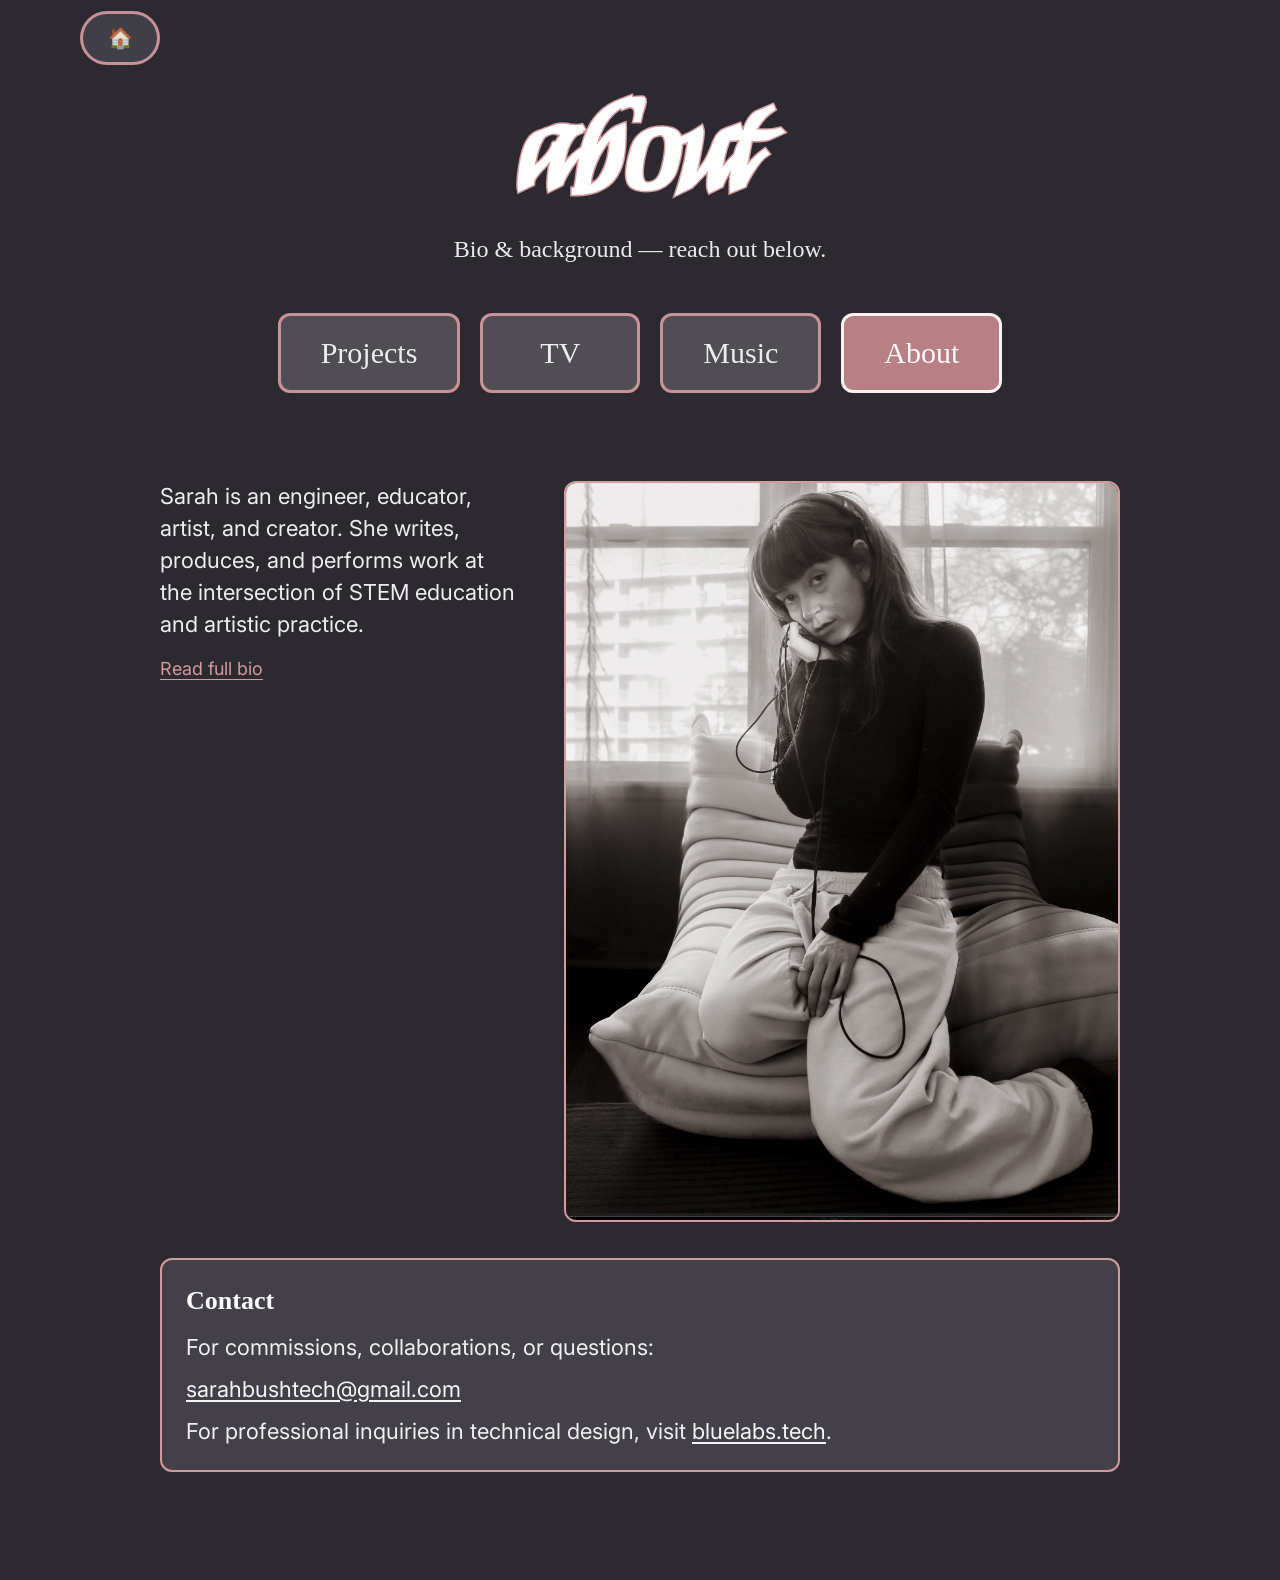
==== commit 73efa05b: "Add homepage logline, stoneworksxx title, and mobile home polish. Show the tagline and unmute hint o" ====
--- a/about/index.html
+++ b/about/index.html
@@ -40,15 +40,24 @@
         <main class="sub-main">
           <div class="about-layout">
             <div class="about-copy">
-              <p>
-                Sarah is an engineer, educator, artist, and creator. She writes, produces, and performs work that lives at the intersection of STEM education and artistic practice. Her audio-visual projects examine the ways scientific understanding can reshape how we see the world.
+              <p class="about-copy-lead">
+                Sarah is an engineer, educator, artist, and creator. She writes, produces, and performs work at the intersection of STEM education and artistic practice.
               </p>
-              <p>
-                She studied Biomedical Engineering at Georgia Tech, where she worked in robotics labs, developed inventions, spoke to large audiences at competitions and panels, and helped design curriculum to foster creativity and an entrepreneurial mindset in engineering students.
-              </p>
-              <p>
-                She has since built products across medical, beauty, arts, and music, and teaches STEM and Maker classes to youth — with a creative, artistic twist.
-              </p>
+
+              <details class="about-bio-expand">
+                <summary>Read full bio</summary>
+                <div class="about-bio-full">
+                  <p>
+                    Sarah is an engineer, educator, artist, and creator. She writes, produces, and performs work that lives at the intersection of STEM education and artistic practice. Her audio-visual projects examine the ways scientific understanding can reshape how we see the world.
+                  </p>
+                  <p>
+                    She studied Biomedical Engineering at Georgia Tech, where she worked in robotics labs, developed inventions, spoke to large audiences at competitions and panels, and helped design curriculum to foster creativity and an entrepreneurial mindset in engineering students.
+                  </p>
+                  <p>
+                    She has since built products across medical, beauty, arts, and music, and teaches STEM and Maker classes to youth — with a creative, artistic twist.
+                  </p>
+                </div>
+              </details>
             </div>
 
             <div class="about-photo">
--- a/styles.css
+++ b/styles.css
@@ -190,6 +190,37 @@
   margin-bottom: 4px;
     -webkit-text-stroke: 3px var(--color-accent);
     paint-order: stroke fill;
+  }
+
+  .title-word {
+    display: inline-block;
+  }
+
+  .title-line {
+    display: inline;
+    white-space: nowrap;
+  }
+
+  /* Homepage logline + audio hint */
+  .home-logline {
+    text-align: center;
+    font-family: 'Times New Roman', Times, serif;
+    font-size: 22px;
+    font-weight: 400;
+    line-height: 1.35;
+    color: rgba(255, 255, 255, 0.88);
+    margin: 10px auto 8px;
+    max-width: 520px;
+  }
+
+  .hint.hint-audio {
+    font-family: 'Inter', system-ui, -apple-system, BlinkMacSystemFont, 'Segoe UI', sans-serif;
+    font-size: 15px;
+    font-weight: 400;
+    line-height: 1.45;
+    color: rgba(255, 255, 255, 0.72);
+    margin: 0 auto 18px;
+    max-width: 520px;
   }
   
   .letter {
@@ -372,6 +403,9 @@
     overflow-y: auto;
     transform: translateX(-105%);
     transition: transform 0.34s cubic-bezier(0.4, 0, 0.2, 1);
+    display: flex;
+    flex-direction: column;
+    justify-content: center;
   }
 
   .nav-drawer.is-open {
@@ -382,7 +416,7 @@
     display: flex;
     flex-direction: column;
     gap: 14px;
-    padding-top: 8px;
+    padding-top: 0;
   }
 
   .nav-drawer .nav-link {
@@ -951,6 +985,42 @@
     color: #0066ff;
   }
 
+  .about-bio-expand {
+    margin-top: 2px;
+  }
+
+  .about-bio-expand summary {
+    font-family: 'Inter', system-ui, -apple-system, BlinkMacSystemFont, 'Segoe UI', sans-serif;
+    font-size: 18px;
+    font-weight: 400;
+    color: var(--color-accent);
+    cursor: pointer;
+    list-style: none;
+    text-decoration: underline;
+    text-decoration-thickness: 1px;
+    text-underline-offset: 4px;
+  }
+
+  .about-bio-expand summary::-webkit-details-marker {
+    display: none;
+  }
+
+  .about-bio-expand summary:hover {
+    color: var(--color-text);
+  }
+
+  .about-bio-full {
+    margin-top: 16px;
+  }
+
+  .about-bio-full p {
+    margin: 0 0 16px;
+  }
+
+  .about-bio-full p:last-child {
+    margin-bottom: 0;
+  }
+
   /* Secondary panel (softer mauve) — distinct from music/project cards (nav-style fill) */
   .about-contact {
     margin-top: 36px;
@@ -1628,8 +1698,48 @@
       -webkit-text-stroke-width: 2px;
     }
 
+    .title-word {
+      display: block;
+    }
+
+    .title-line--xx {
+      display: block;
+    }
+
+    .title-line--stone,
+    .title-line--works {
+      display: inline;
+    }
+
+    .home-logline {
+      font-size: 18px;
+      max-width: 100%;
+      padding: 0 8px;
+      margin-top: 8px;
+      margin-bottom: 6px;
+    }
+
+    body.home-page {
+      padding-top: 0;
+      align-items: center;
+    }
+
+    body.home-page .container {
+      min-height: calc(100dvh - 40px);
+      display: flex;
+      flex-direction: column;
+      justify-content: center;
+      padding-top: max(56px, calc(env(safe-area-inset-top, 0px) + 48px));
+    }
+
+    body.home-page .header-row,
+    body.home-page .hint-audio,
+    body.home-page #audio-toggle {
+      display: none;
+    }
+
     .sub-page-lead,
-    .hint {
+    .hint:not(.hint-audio) {
       font-size: 20px;
       max-width: 100%;
       padding: 0 8px;
@@ -1646,6 +1756,7 @@
     }
 
     .about-photo {
+      order: -1;
       width: 100%;
       aspect-ratio: 1 / 1;
       object-fit: cover;
@@ -1690,4 +1801,10 @@
       max-width: 280px;
       justify-self: center;
     }
+  }
+
+  @media (max-width: 420px) {
+    .title-line {
+      display: block;
+    }
   }
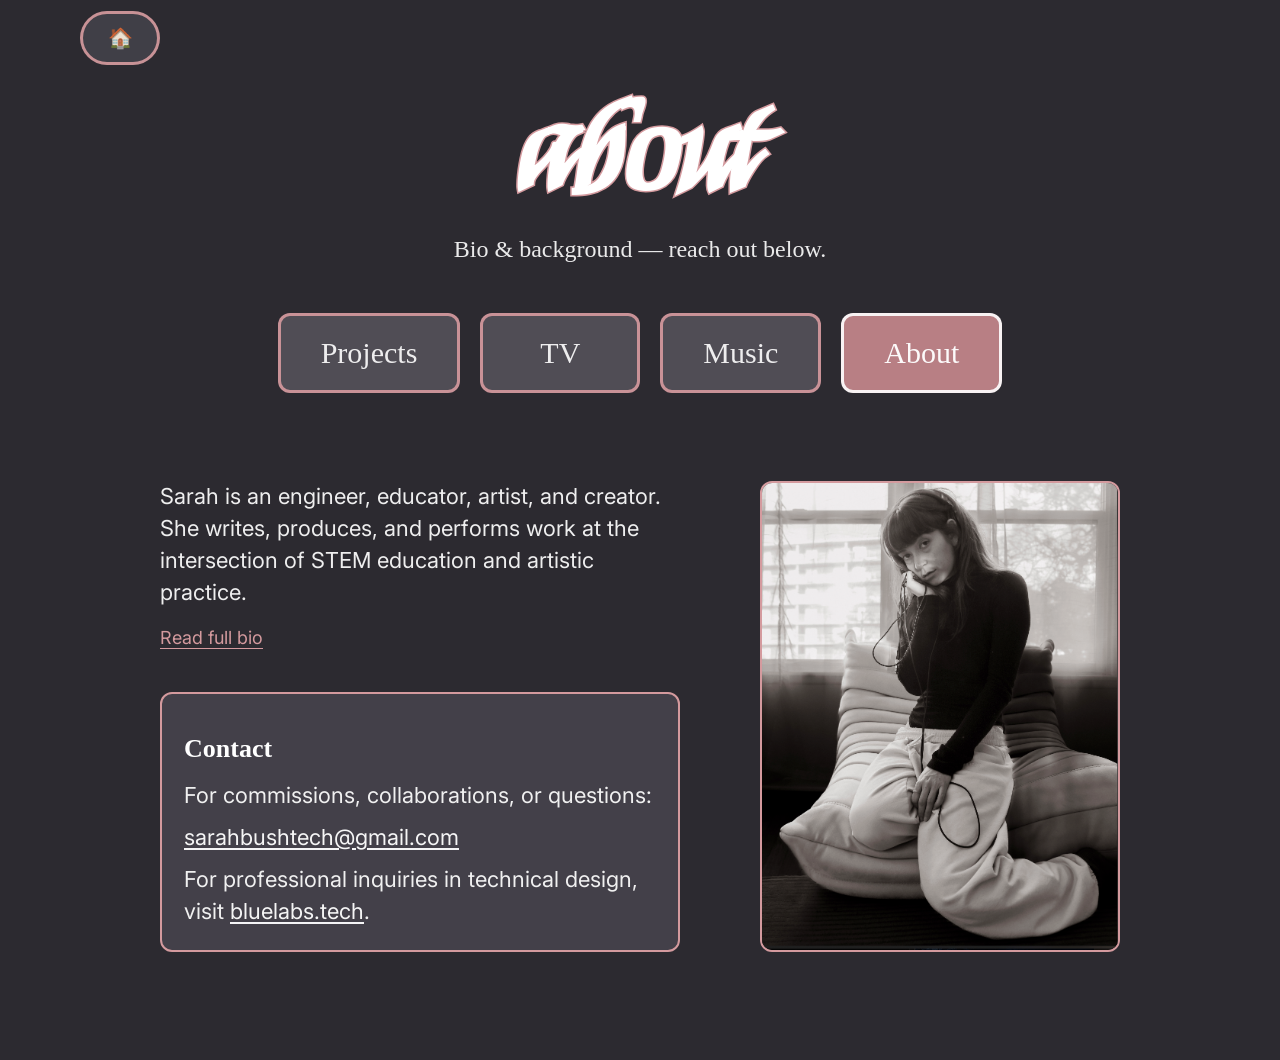
==== commit 2bd07088: "Polish homepage title scaling, mobile crystal, and About layout. Keep stoneworksxx on one line with " ====
--- a/about/index.html
+++ b/about/index.html
@@ -39,41 +39,42 @@
       <div class="content-wrapper">
         <main class="sub-main">
           <div class="about-layout">
-            <div class="about-copy">
-              <p class="about-copy-lead">
-                Sarah is an engineer, educator, artist, and creator. She writes, produces, and performs work at the intersection of STEM education and artistic practice.
-              </p>
+            <div class="about-main-col">
+              <div class="about-copy">
+                <p class="about-copy-lead">
+                  Sarah is an engineer, educator, artist, and creator. She writes, produces, and performs work at the intersection of STEM education and artistic practice.
+                </p>
 
-              <details class="about-bio-expand">
-                <summary>Read full bio</summary>
-                <div class="about-bio-full">
-                  <p>
-                    Sarah is an engineer, educator, artist, and creator. She writes, produces, and performs work that lives at the intersection of STEM education and artistic practice. Her audio-visual projects examine the ways scientific understanding can reshape how we see the world.
-                  </p>
-                  <p>
-                    She studied Biomedical Engineering at Georgia Tech, where she worked in robotics labs, developed inventions, spoke to large audiences at competitions and panels, and helped design curriculum to foster creativity and an entrepreneurial mindset in engineering students.
-                  </p>
-                  <p>
-                    She has since built products across medical, beauty, arts, and music, and teaches STEM and Maker classes to youth — with a creative, artistic twist.
-                  </p>
-                </div>
-              </details>
+                <details class="about-bio-expand">
+                  <summary>Read full bio</summary>
+                  <div class="about-bio-full">
+                    <div class="about-bio-full-inner">
+                      <p>
+                        She studied Biomedical Engineering at Georgia Tech, where she worked in robotics labs, developed inventions, spoke to large audiences at competitions and panels, and helped design curriculum to foster creativity and an entrepreneurial mindset in engineering students.
+                      </p>
+                      <p>
+                        She has since built products across medical, beauty, arts, and music, and teaches STEM and Maker classes to youth — with a creative, artistic twist.
+                      </p>
+                    </div>
+                  </div>
+                </details>
+              </div>
+
+              <section class="about-contact" aria-labelledby="contact-heading">
+                <h2 id="contact-heading">Contact</h2>
+                <p>For commissions, collaborations, or questions:</p>
+                <p><a href="mailto:sarahbushtech@gmail.com">sarahbushtech@gmail.com</a></p>
+                <p>
+                  For professional inquiries in technical design, visit
+                  <a href="https://www.bluelabs.tech" target="_blank" rel="noopener noreferrer">bluelabs.tech</a>.
+                </p>
+              </section>
             </div>
 
             <div class="about-photo">
-              <img src="../images/Sarah.png" alt="Sarah" />
+              <img src="../images/Sarah.png" alt="Sarah" width="933" height="1223" />
             </div>
           </div>
-
-          <section class="about-contact" aria-labelledby="contact-heading">
-            <h2 id="contact-heading">Contact</h2>
-            <p>For commissions, collaborations, or questions:</p>
-            <p><a href="mailto:sarahbushtech@gmail.com">sarahbushtech@gmail.com</a></p>
-            <p>
-              For professional inquiries in technical design, visit
-              <a href="https://www.bluelabs.tech" target="_blank" rel="noopener noreferrer">bluelabs.tech</a>.
-            </p>
-          </section>
         </main>
       </div>
     </div>
--- a/styles.css
+++ b/styles.css
@@ -194,11 +194,13 @@
 
   .title-word {
     display: inline-block;
-  }
-
-  .title-line {
-    display: inline;
     white-space: nowrap;
+    max-width: 100%;
+  }
+
+  body.home-page .title {
+    width: 100%;
+    font-size: clamp(32px, calc((100vw - 64px) / 12 * 1.15), 128px);
   }
 
   /* Homepage logline + audio hint */
@@ -301,6 +303,26 @@
   width: 120%;
   height: 120%;
   filter: brightness(1.2) saturate(0.9);
+}
+
+body.home-page .bg-crystal model-viewer {
+  width: 120%;
+  height: 120%;
+}
+
+@media (max-width: 968px) {
+  body.home-page .bg-crystal {
+    top: 50%;
+    height: min(62vh, 460px);
+    transform: translateY(-48%);
+  }
+
+  body.home-page .bg-crystal model-viewer {
+    width: 100%;
+    height: 100%;
+    transform: scale(0.72);
+    transform-origin: center center;
+  }
 }
 
   .top-nav {
@@ -936,15 +958,22 @@
   /* ----- About ----- */
   .about-layout {
     display: grid;
-    grid-template-columns: minmax(220px, 360px) 1fr;
+    grid-template-columns: minmax(0, 1fr) minmax(220px, 360px);
     gap: 44px;
-    align-items: start;
-    width: 100%;
+    align-items: stretch;
+    width: 100%;
+  }
+
+  .about-main-col {
+    display: flex;
+    flex-direction: column;
+    min-width: 0;
   }
 
   .about-photo {
     width: 100%;
-    aspect-ratio: 3 / 4;
+    max-width: 360px;
+    justify-self: end;
     overflow: hidden;
     border-radius: 12px;
     border: 2px solid var(--color-accent);
@@ -953,9 +982,7 @@
 
   .about-photo img {
     width: 100%;
-    height: 100%;
-    object-fit: cover;
-    object-position: center;
+    height: auto;
     display: block;
   }
 
@@ -1010,29 +1037,73 @@
   }
 
   .about-bio-full {
+    display: grid;
+    grid-template-rows: 0fr;
+    overflow: hidden;
+    transition: grid-template-rows 0.45s ease-out, margin-top 0.45s ease-out;
+    margin-top: 0;
+  }
+
+  .about-bio-expand[open] .about-bio-full {
+    grid-template-rows: 1fr;
     margin-top: 16px;
   }
 
-  .about-bio-full p {
+  .about-bio-full-inner {
+    min-height: 0;
+    overflow: hidden;
+  }
+
+  .about-bio-expand[open] .about-bio-full-inner {
+    animation: bioReveal 0.45s ease-out;
+  }
+
+  @keyframes bioReveal {
+    from {
+      opacity: 0;
+      transform: translateY(-10px);
+    }
+    to {
+      opacity: 1;
+      transform: translateY(0);
+    }
+  }
+
+  .about-bio-full-inner p {
     margin: 0 0 16px;
   }
 
-  .about-bio-full p:last-child {
+  .about-bio-full-inner p:last-child {
     margin-bottom: 0;
   }
 
   /* Secondary panel (softer mauve) — distinct from music/project cards (nav-style fill) */
   .about-contact {
-    margin-top: 36px;
-    width: 100%;
-    max-width: 960px;
-    padding: 22px 24px;
+    margin-top: auto;
+    padding-top: 36px;
+    width: 100%;
+    max-width: 520px;
+    padding-left: 22px;
+    padding-right: 22px;
+    padding-bottom: 22px;
     background: var(--color-surface-panel-alt);
     border: 2px solid var(--color-accent);
     border-radius: 12px;
     color: rgba(255, 255, 255, 0.92);
     font-size: 22px;
     line-height: 1.45;
+    animation: aboutContactSlide 0.65s ease-out 0.15s both;
+  }
+
+  @keyframes aboutContactSlide {
+    from {
+      opacity: 0;
+      transform: translateY(24px);
+    }
+    to {
+      opacity: 1;
+      transform: translateY(0);
+    }
   }
 
   .about-contact h2 {
@@ -1694,21 +1765,12 @@
     }
   
     .title {
-      font-size: 72px;
+      font-size: clamp(36px, 10.5vw, 72px);
       -webkit-text-stroke-width: 2px;
     }
 
-    .title-word {
-      display: block;
-    }
-
-    .title-line--xx {
-      display: block;
-    }
-
-    .title-line--stone,
-    .title-line--works {
-      display: inline;
+    body.home-page .title {
+      font-size: clamp(32px, calc((100vw - 48px) / 12 * 1.12), 72px);
     }
 
     .home-logline {
@@ -1755,12 +1817,23 @@
       gap: 28px;
     }
 
+    .about-main-col {
+      order: 1;
+    }
+
     .about-photo {
       order: -1;
       width: 100%;
-      aspect-ratio: 1 / 1;
-      object-fit: cover;
+      max-width: 320px;
       margin: 0 auto;
+      justify-self: center;
+    }
+
+    .about-contact {
+      margin-top: 28px;
+      padding-top: 22px;
+      max-width: none;
+      animation: none;
     }
 
     .music-feed-card:not(.music-feed-card--no-player) {
@@ -1803,8 +1876,15 @@
     }
   }
 
-  @media (max-width: 420px) {
-    .title-line {
-      display: block;
+  @media (prefers-reduced-motion: reduce) {
+    .about-bio-full,
+    .about-bio-expand[open] .about-bio-full-inner,
+    .about-contact {
+      animation: none !important;
+      transition: none !important;
+    }
+
+    .about-bio-expand[open] .about-bio-full {
+      grid-template-rows: 1fr;
     }
   }
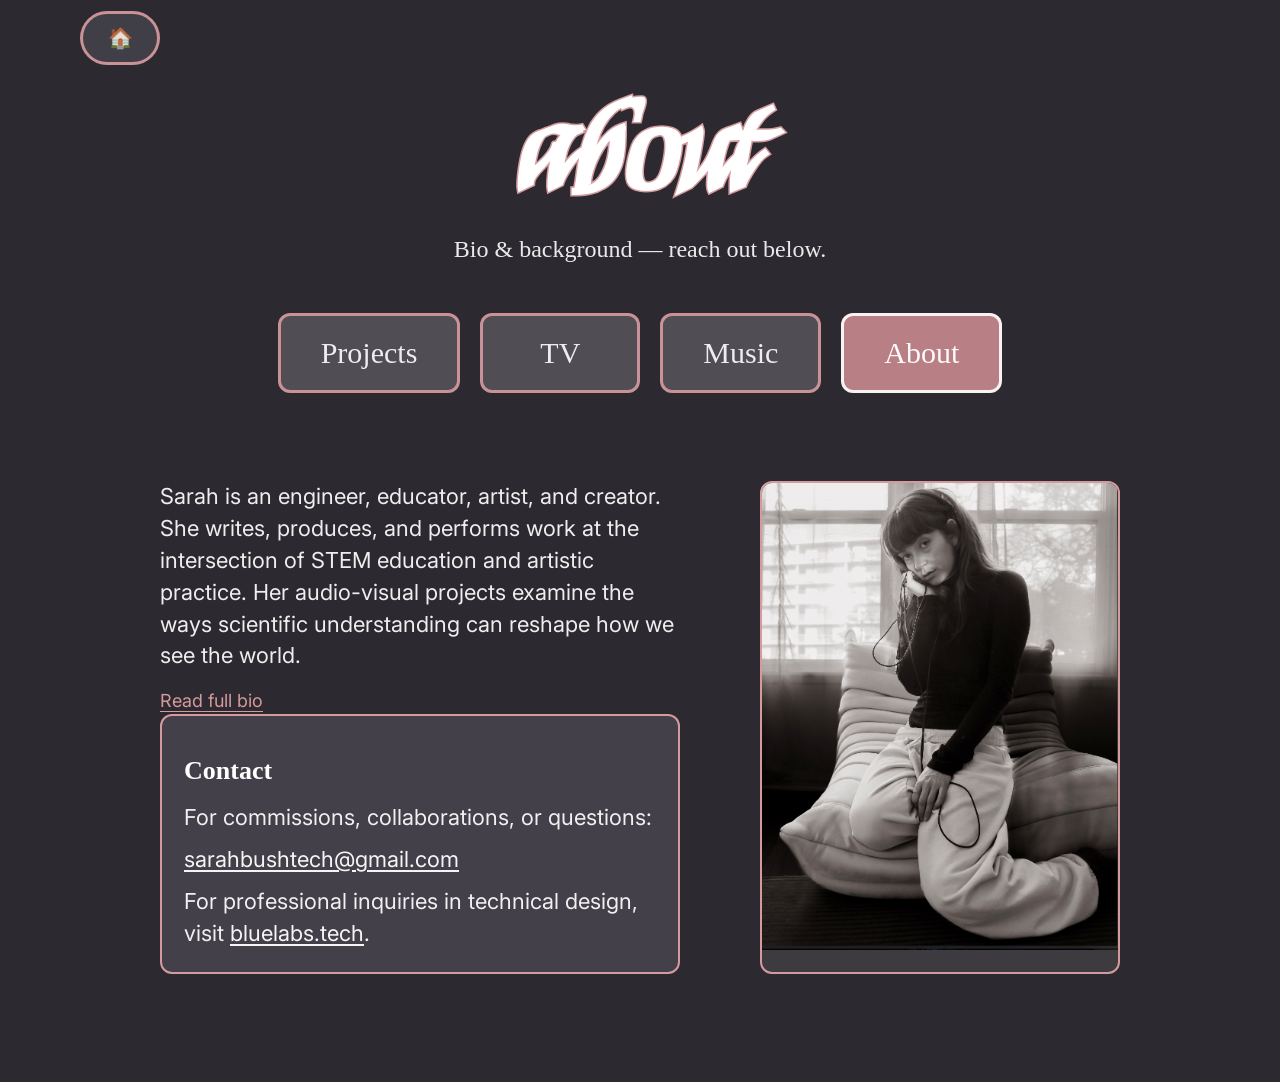
==== commit 93933b92: "Restore science-understanding sentence to About short bio. Co-authored-by: Cursor <cursoragent@curso" ====
--- a/about/index.html
+++ b/about/index.html
@@ -42,7 +42,7 @@
             <div class="about-main-col">
               <div class="about-copy">
                 <p class="about-copy-lead">
-                  Sarah is an engineer, educator, artist, and creator. She writes, produces, and performs work at the intersection of STEM education and artistic practice.
+                  Sarah is an engineer, educator, artist, and creator. She writes, produces, and performs work at the intersection of STEM education and artistic practice. Her audio-visual projects examine the ways scientific understanding can reshape how we see the world.
                 </p>
 
                 <details class="about-bio-expand">
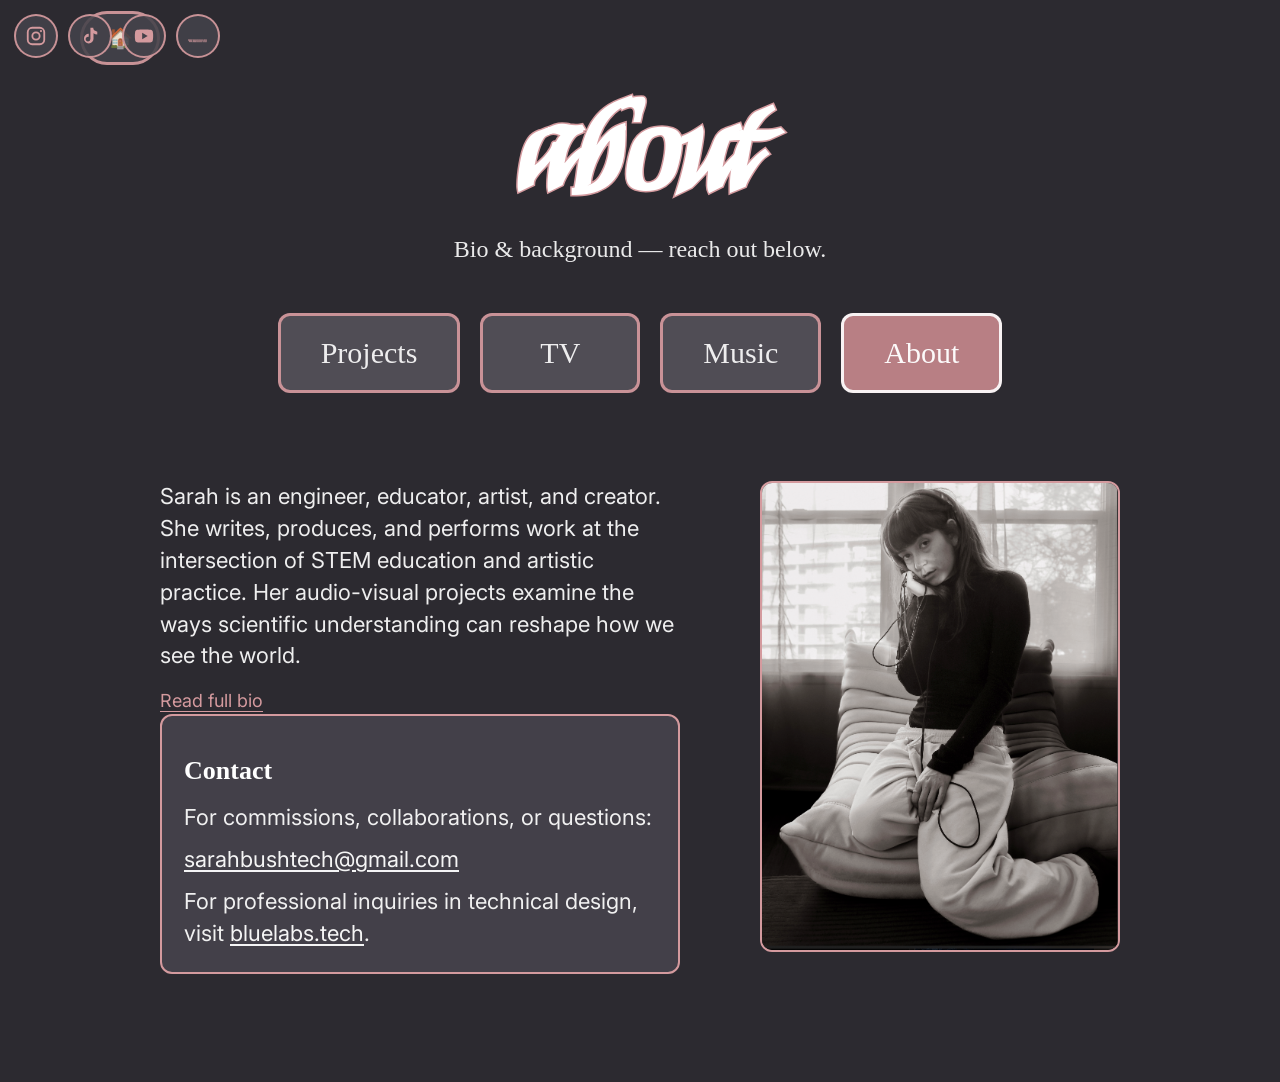
==== commit 8a48817c: "Add social links, refresh homepage and TV media kit, polish About. Restore stoneworks title, add @st" ====
--- a/about/index.html
+++ b/about/index.html
@@ -96,6 +96,8 @@
     </nav>
   </aside>
 
+  <script src="../social-links.js"></script>
+  <script src="../about-bio.js"></script>
   <script src="../page-transitions.js"></script>
   <script src="../mobile-nav.js"></script>
 </body>
--- a/styles.css
+++ b/styles.css
@@ -200,7 +200,7 @@
 
   body.home-page .title {
     width: 100%;
-    font-size: clamp(32px, calc((100vw - 64px) / 12 * 1.15), 128px);
+    font-size: clamp(32px, calc((100vw - 64px) / 10 * 1.15), 128px);
   }
 
   /* Homepage logline + audio hint */
@@ -427,7 +427,7 @@
     transition: transform 0.34s cubic-bezier(0.4, 0, 0.2, 1);
     display: flex;
     flex-direction: column;
-    justify-content: center;
+    justify-content: flex-start;
   }
 
   .nav-drawer.is-open {
@@ -439,6 +439,58 @@
     flex-direction: column;
     gap: 14px;
     padding-top: 0;
+    width: 100%;
+    flex: 1;
+    justify-content: center;
+  }
+
+  /* ----- Social links ----- */
+  .site-social {
+    display: flex;
+    align-items: center;
+    gap: 10px;
+    z-index: 1100;
+  }
+
+  .site-social--desktop {
+    position: fixed;
+    top: max(14px, env(safe-area-inset-top, 14px));
+    left: max(14px, env(safe-area-inset-left, 14px));
+  }
+
+  .nav-drawer-social {
+    display: none;
+    flex-shrink: 0;
+    padding-top: 22px;
+    border-top: 1px solid var(--color-accent-line);
+    justify-content: flex-start;
+    gap: 14px;
+    width: 100%;
+  }
+
+  .social-link {
+    display: inline-flex;
+    align-items: center;
+    justify-content: center;
+    width: 44px;
+    height: 44px;
+    border-radius: 999px;
+    border: 2px solid var(--color-accent-border);
+    background: var(--color-pill);
+    color: var(--color-accent);
+    text-decoration: none;
+    transition: background 0.2s ease, color 0.2s ease, border-color 0.2s ease;
+  }
+
+  .social-link:hover {
+    background: var(--color-accent);
+    border-color: rgba(255, 255, 255, 0.9);
+    color: #fff;
+  }
+
+  .social-link:focus-visible {
+    outline: 2px solid #0066ff;
+    outline-offset: 2px;
   }
 
   .nav-drawer .nav-link {
@@ -730,9 +782,22 @@
   }
 
   .tv-demo-panel {
-    margin-bottom: 22px;
+    margin-bottom: 28px;
     padding-top: 4px;
     border-top: 1px solid var(--color-accent-line);
+  }
+
+  .tv-focus-panel {
+    padding-top: 4px;
+    border-top: 1px solid var(--color-accent-line);
+  }
+
+  .tv-section-heading {
+    font-family: 'Playfair Display', Georgia, serif;
+    font-size: 20px;
+    font-weight: 600;
+    color: #fff;
+    margin: 0 0 16px;
   }
 
   .tv-demo-title {
@@ -743,6 +808,85 @@
     text-transform: uppercase;
     color: var(--color-text-muted);
     margin: 0 0 12px;
+  }
+
+  .tv-demo-charts {
+    display: grid;
+    grid-template-columns: repeat(auto-fit, minmax(200px, 1fr));
+    gap: 16px;
+    margin-bottom: 4px;
+  }
+
+  .tv-chart-card {
+    display: flex;
+    align-items: center;
+    gap: 14px;
+    padding: 14px;
+    background: rgba(0, 0, 0, 0.14);
+    border-radius: 10px;
+    border: 1px solid var(--color-accent-line);
+  }
+
+  .tv-pie-wrap {
+    position: relative;
+    width: 72px;
+    height: 72px;
+    flex-shrink: 0;
+  }
+
+  .tv-pie {
+    width: 100%;
+    height: 100%;
+    border-radius: 50%;
+    background: conic-gradient(
+      var(--color-accent) 0 calc(var(--segment-a, 50) * 1%),
+      rgba(255, 255, 255, 0.16) calc(var(--segment-a, 50) * 1%) 100%
+    );
+  }
+
+  .tv-pie--split {
+    background: conic-gradient(
+      var(--color-accent) 0 calc(var(--segment-a, 50) * 1%),
+      rgba(255, 255, 255, 0.22) calc(var(--segment-a, 50) * 1%) 100%
+    );
+  }
+
+  .tv-pie-hole {
+    position: absolute;
+    inset: 22%;
+    border-radius: 50%;
+    background: var(--color-surface-panel-alt);
+  }
+
+  .tv-chart-meta {
+    display: flex;
+    flex-direction: column;
+    gap: 2px;
+    min-width: 0;
+  }
+
+  .tv-chart-title {
+    font-family: 'Inter', system-ui, sans-serif;
+    font-size: 13px;
+    font-weight: 600;
+    letter-spacing: 0.04em;
+    text-transform: uppercase;
+    color: var(--color-accent);
+  }
+
+  .tv-chart-value {
+    font-family: 'Playfair Display', Georgia, serif;
+    font-size: 22px;
+    font-weight: 600;
+    line-height: 1.15;
+    color: #fff;
+  }
+
+  .tv-chart-detail {
+    font-family: 'Inter', system-ui, sans-serif;
+    font-size: 13px;
+    line-height: 1.35;
+    color: var(--color-text-faint);
   }
 
   .tv-demo-row {
@@ -785,7 +929,7 @@
 
   .tv-kit-pillars {
     display: grid;
-    grid-template-columns: repeat(auto-fit, minmax(220px, 1fr));
+    grid-template-columns: repeat(auto-fit, minmax(240px, 1fr));
     gap: 14px;
     margin: 0;
     padding: 0;
@@ -793,12 +937,40 @@
   }
 
   .tv-kit-pillars li {
+    display: flex;
+    align-items: flex-start;
+    gap: 14px;
     background: rgba(0, 0, 0, 0.14);
-    border-left: 3px solid var(--color-accent);
-    border-radius: 0 8px 8px 0;
-    padding: 12px 14px;
+    border: 1px solid var(--color-accent-line);
+    border-radius: 10px;
+    padding: 16px;
+  }
+
+  .tv-pillar-icon {
+    display: inline-flex;
+    flex-shrink: 0;
+    color: var(--color-accent);
+  }
+
+  .tv-pillar-copy {
+    display: flex;
+    flex-direction: column;
+    gap: 4px;
+    min-width: 0;
+  }
+
+  .tv-pillar-title {
+    font-family: 'Inter', system-ui, sans-serif;
+    font-size: 16px;
+    font-weight: 600;
+    color: #fff;
+  }
+
+  .tv-pillar-desc {
+    font-family: 'Inter', system-ui, sans-serif;
     font-size: 15px;
     line-height: 1.45;
+    color: var(--color-text-muted);
   }
 
   .tv-work-heading {
@@ -960,7 +1132,7 @@
     display: grid;
     grid-template-columns: minmax(0, 1fr) minmax(220px, 360px);
     gap: 44px;
-    align-items: stretch;
+    align-items: start;
     width: 100%;
   }
 
@@ -974,10 +1146,12 @@
     width: 100%;
     max-width: 360px;
     justify-self: end;
+    align-self: start;
     overflow: hidden;
     border-radius: 12px;
     border: 2px solid var(--color-accent);
     background: rgba(255, 255, 255, 0.08);
+    height: fit-content;
   }
 
   .about-photo img {
@@ -1093,6 +1267,12 @@
     font-size: 22px;
     line-height: 1.45;
     animation: aboutContactSlide 0.65s ease-out 0.15s both;
+  }
+
+  .about-main-col:has(.about-bio-expand[open]) .about-contact {
+    margin-top: 32px;
+    padding-top: 28px;
+    border-top: 3px solid var(--color-accent-line);
   }
 
   @keyframes aboutContactSlide {
@@ -1770,7 +1950,7 @@
     }
 
     body.home-page .title {
-      font-size: clamp(32px, calc((100vw - 48px) / 12 * 1.12), 72px);
+      font-size: clamp(32px, calc((100vw - 48px) / 10 * 1.12), 72px);
     }
 
     .home-logline {
@@ -1798,6 +1978,14 @@
     body.home-page .hint-audio,
     body.home-page #audio-toggle {
       display: none;
+    }
+
+    .site-social--desktop {
+      display: none;
+    }
+
+    .nav-drawer-social {
+      display: flex;
     }
 
     .sub-page-lead,
